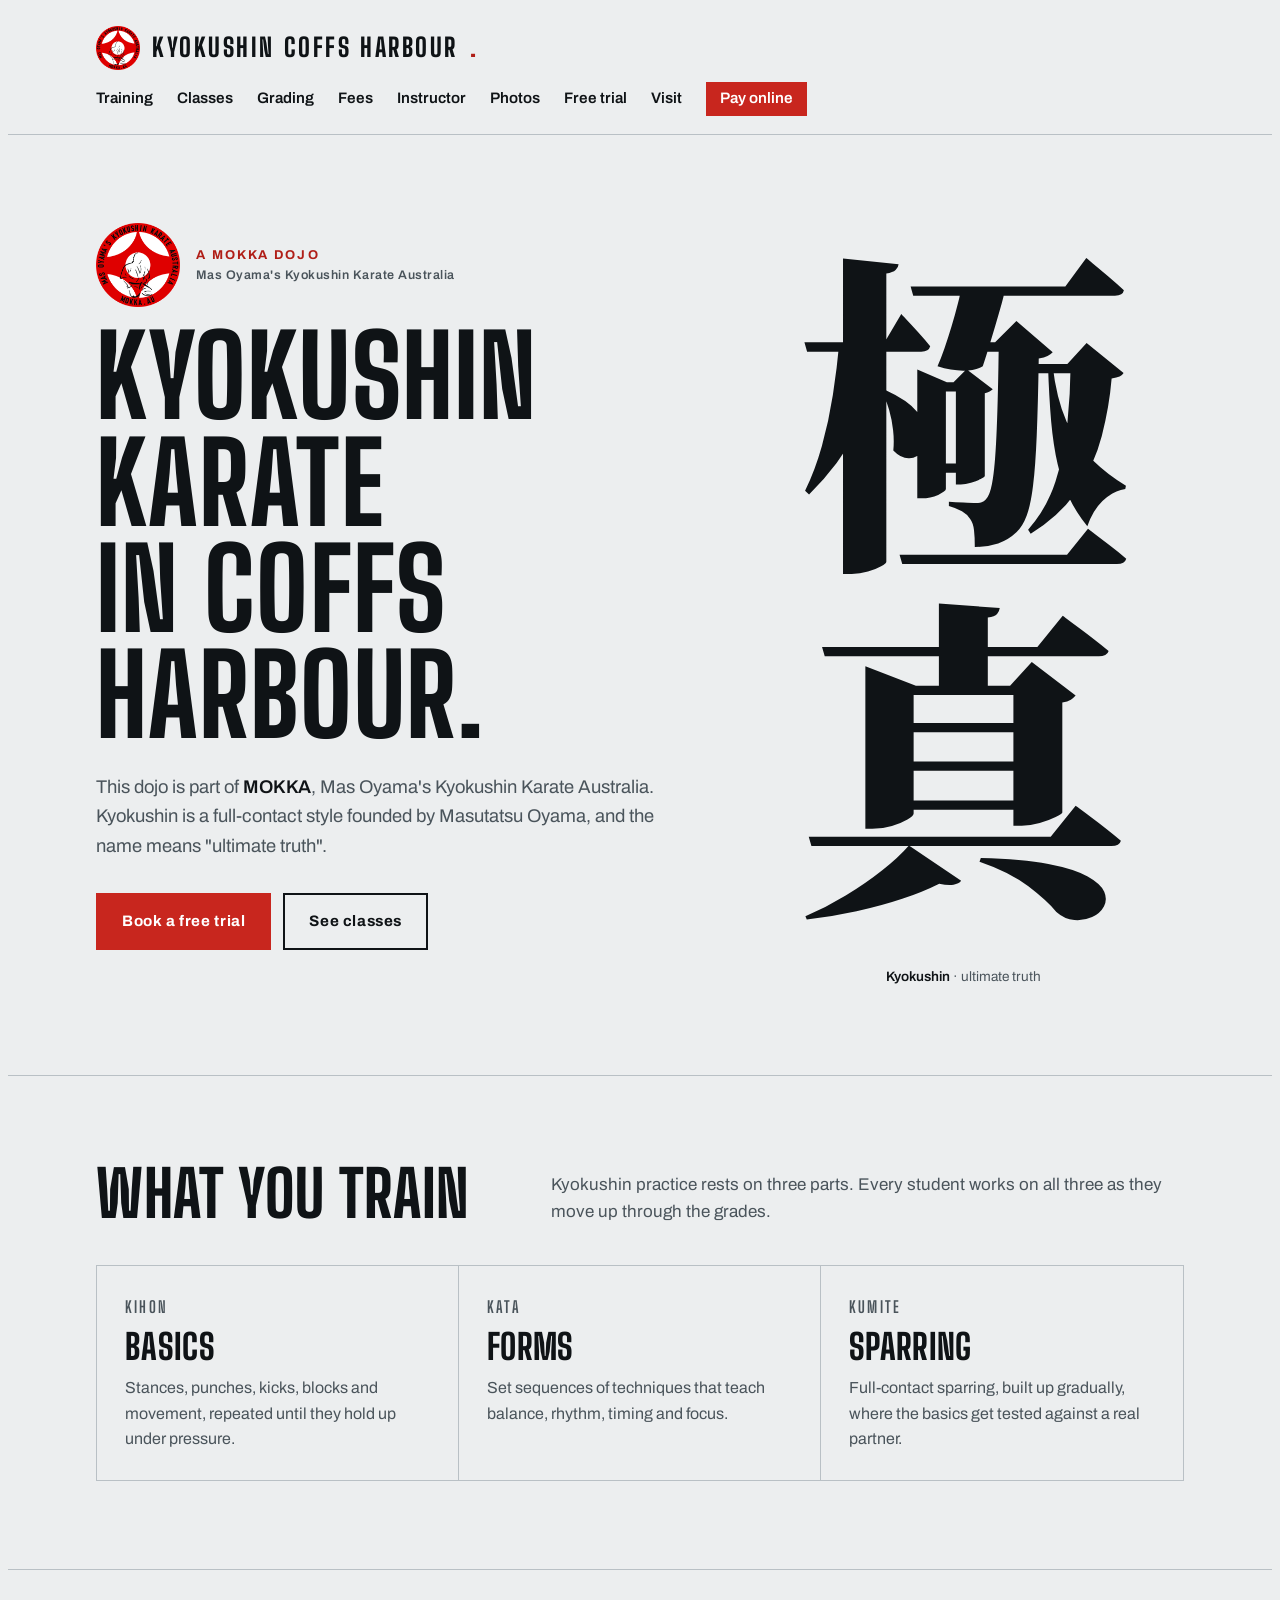
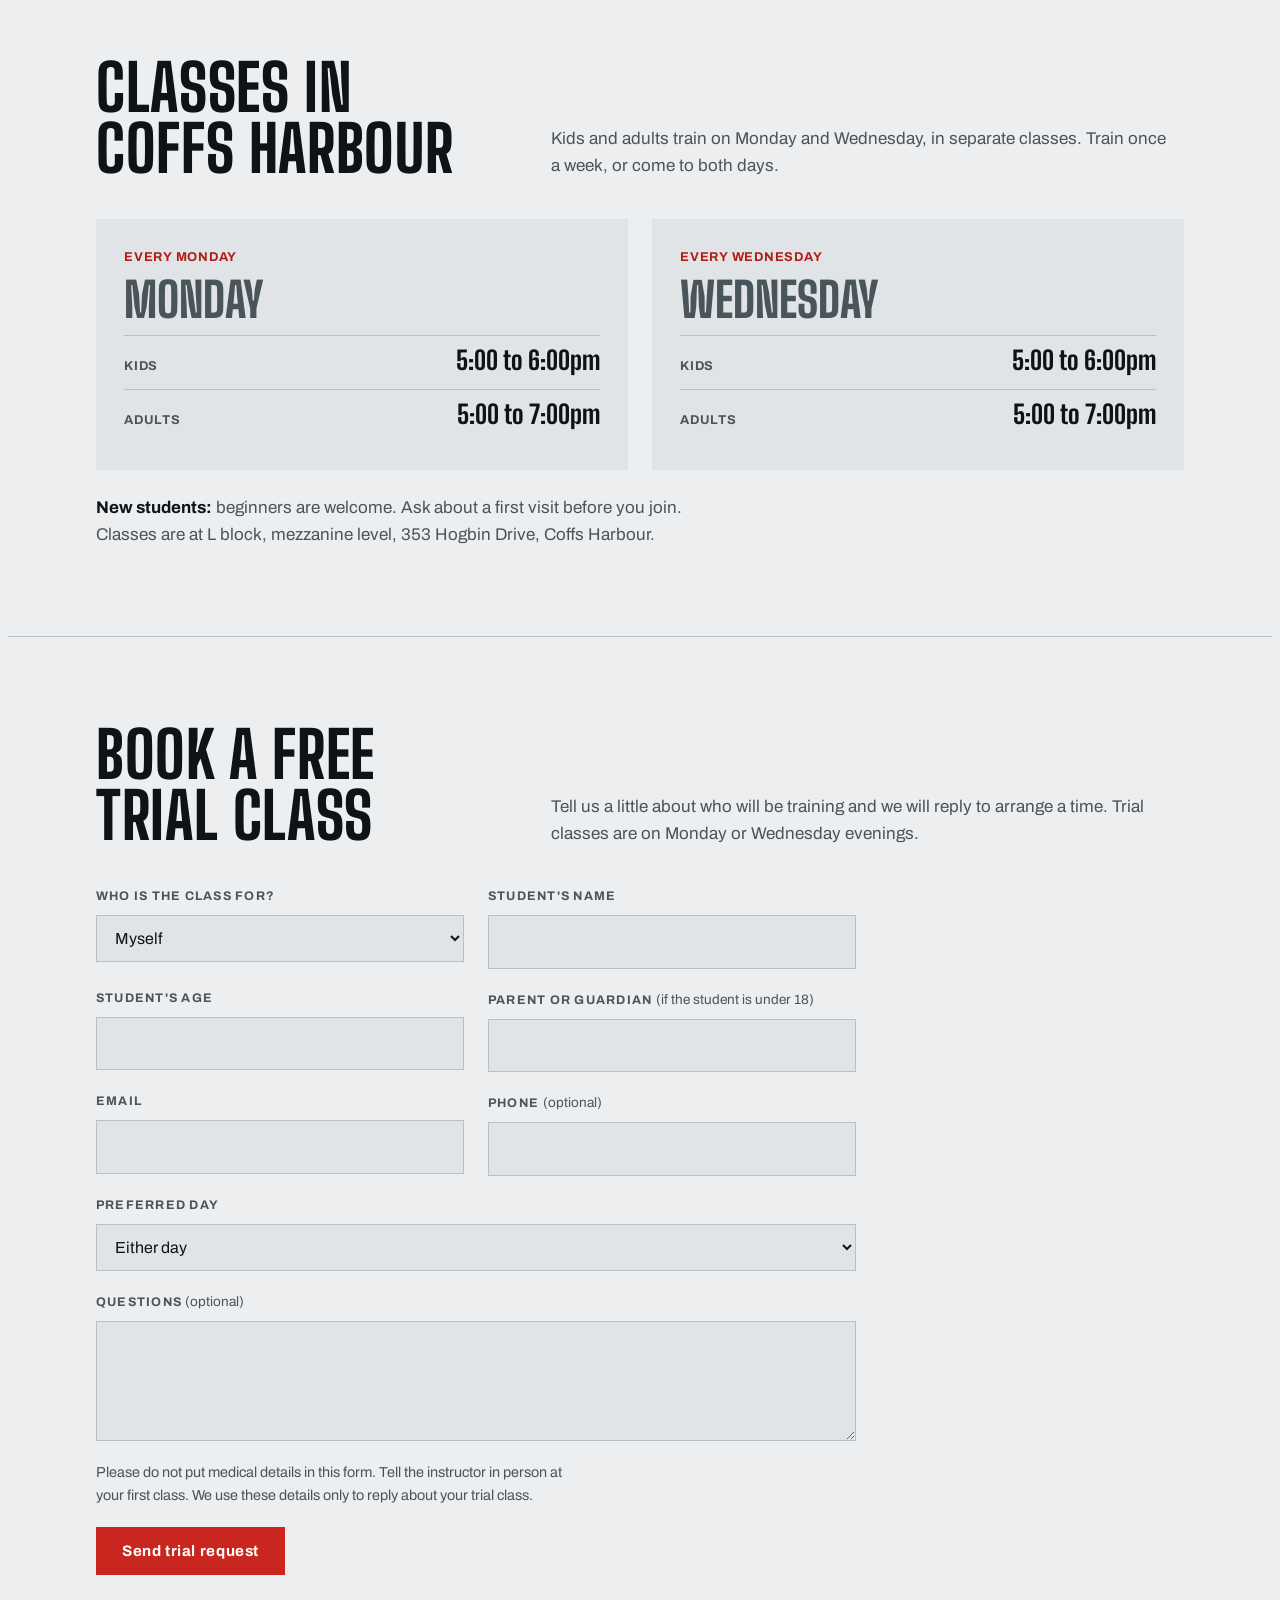
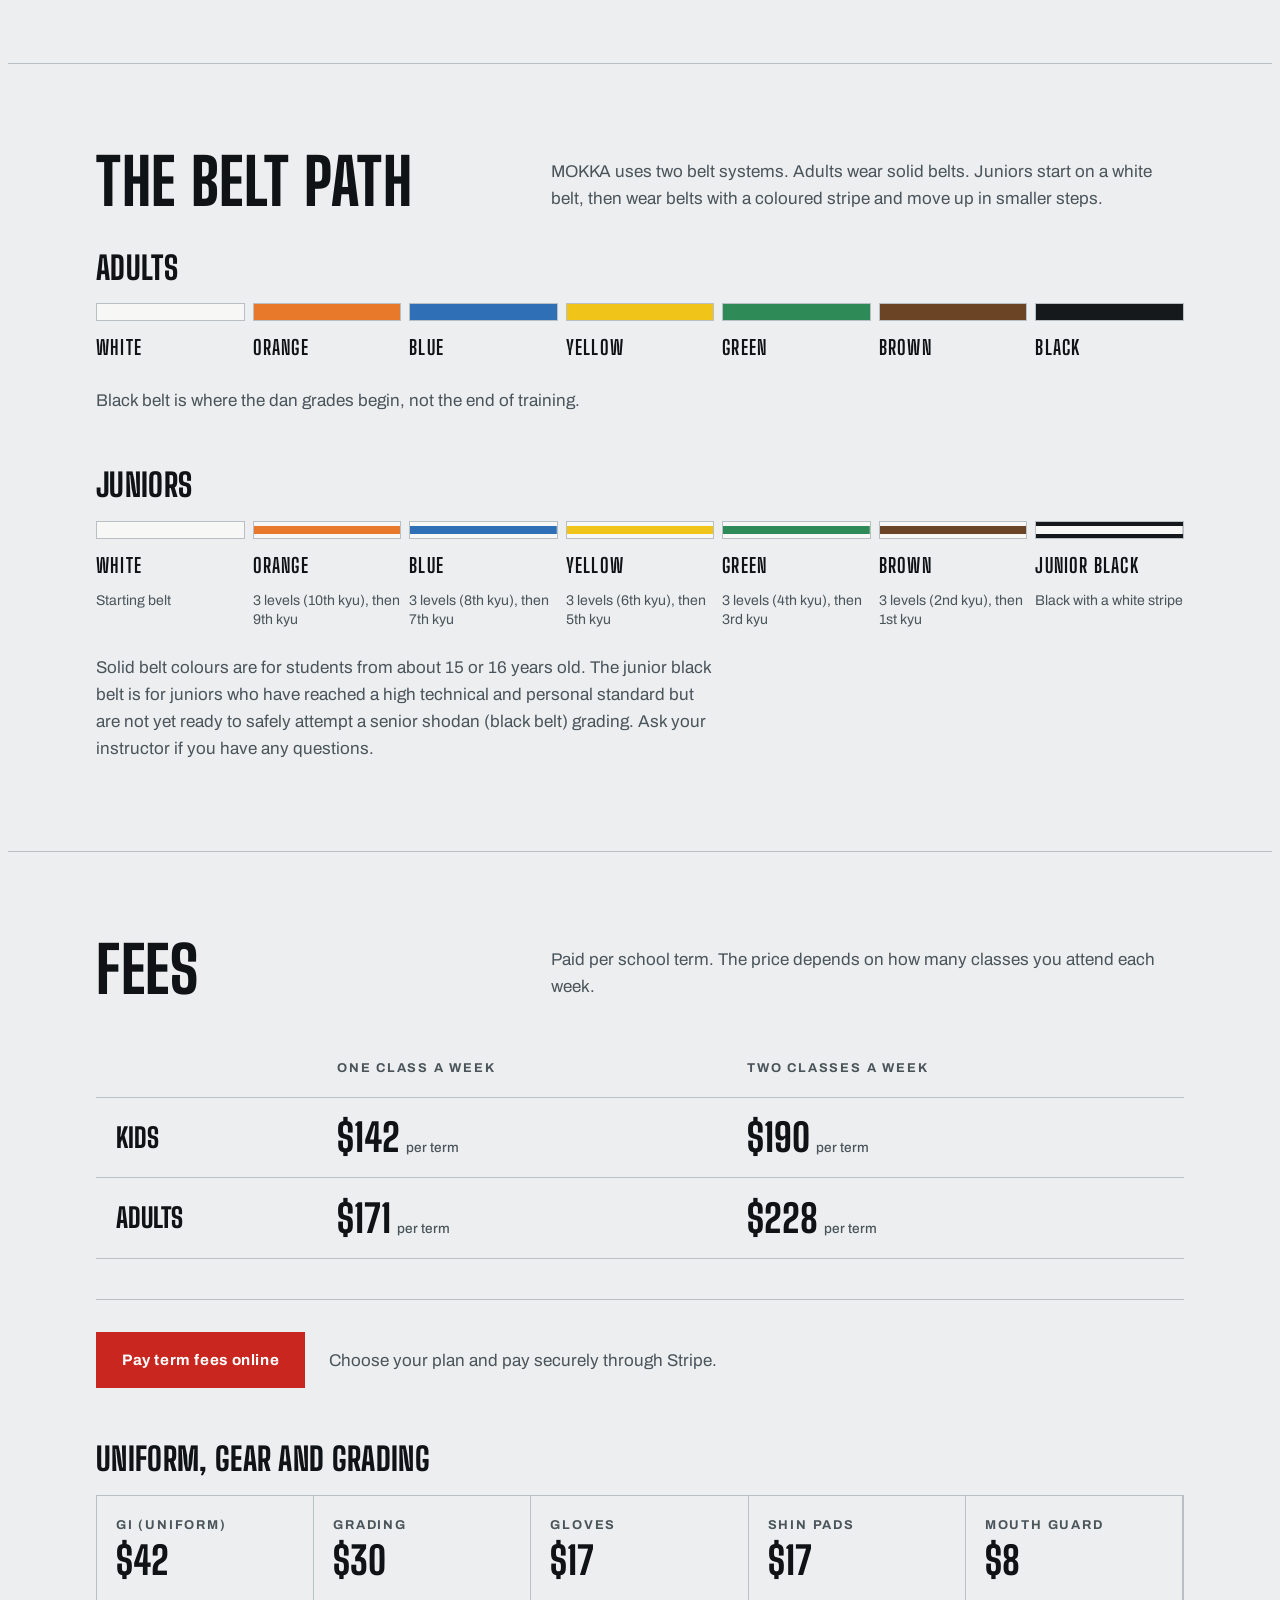
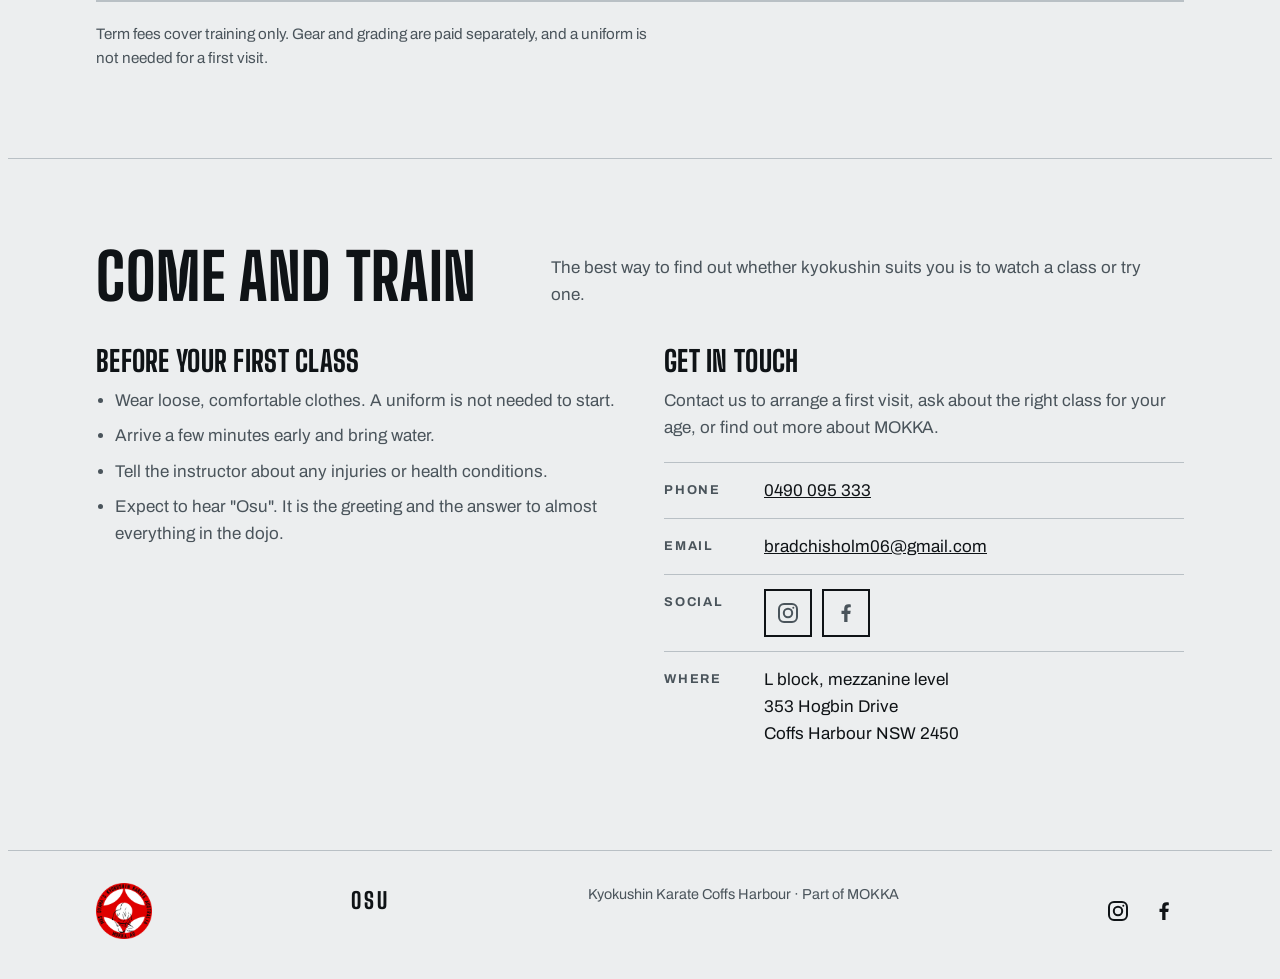
==== index.html @ 6452a05c "new website" ====
<!doctype html>
<html lang="en-AU">
<head>
<meta charset="utf-8">
<meta name="viewport" content="width=device-width, initial-scale=1, viewport-fit=cover">
<title>Kyokushin Karate Coffs Harbour</title>
<meta name="description" content="Kyokushin karate classes for kids and adults in Coffs Harbour. A MOKKA dojo. Book a free trial class.">
<meta name="claude:viewport-fit-sides" content="cover">
<link rel="preconnect" href="https://fonts.googleapis.com">
<link rel="preconnect" href="https://fonts.gstatic.com" crossorigin>
<link rel="stylesheet" href="https://fonts.googleapis.com/css2?family=Big+Shoulders+Display:wght@700;800&family=Archivo:wght@400;500;600;700&display=swap">
<link rel="stylesheet" href="https://fonts.googleapis.com/css2?family=Noto+Serif+JP:wght@900&text=%E6%A5%B5%E7%9C%9F&display=swap">
<link rel="icon" href="favicon.ico" sizes="any">
<link rel="icon" type="image/png" sizes="192x192" href="favicon-192.png">
<link rel="apple-touch-icon" href="apple-touch-icon.png">
<link rel="stylesheet" href="style.css">
<script src="site.js"></script>
</head>
<body>
<header class="bar">
  <div class="wrap">
    <a class="mark" href="#top"><img src="logo-mokka.png" alt="" width="44" height="44">Kyokushin Coffs Harbour<span>.</span></a>
    <nav aria-label="Main">
      <a href="#train">Training</a>
      <a href="#classes">Classes</a>
      <a href="#grading">Grading</a>
      <a href="#fees">Fees</a>
      <a href="about.html">Instructor</a>
      <a href="photos.html">Photos</a>
      <a href="#trial">Free trial</a>
      <a href="#visit">Visit</a>
      <a class="nav-pay" href="pay.html">Pay online</a>
    </nav>
  </div>
</header>

<main id="top">
  <div class="hero">
    <div class="wrap">
      <div>
        <a class="eyebrow affil" href="https://mokka.au" target="_blank" rel="noopener"><img src="logo-mokka.png" alt="MOKKA logo" width="84" height="84"><span>A MOKKA dojo<small>Mas Oyama's Kyokushin Karate Australia</small></span></a>
        <h1>Kyokushin karate in Coffs Harbour.</h1>
        <p class="lede">This dojo is part of <strong>MOKKA</strong>, Mas Oyama's Kyokushin Karate Australia. Kyokushin is a full-contact style founded by Masutatsu Oyama, and the name means "ultimate truth".</p>
        <div class="actions">
          <a class="btn primary" href="#trial">Book a free trial</a>
          <a class="btn ghost" href="#classes">See classes</a>
        </div>
      </div>
      <div class="kanji" role="img" aria-label="Kyokushin written in Japanese: 極真">極真</div>
      <p class="kanji-caption"><b>Kyokushin</b> &middot; ultimate truth</p>
    </div>
  </div>

  <section id="train">
    <div class="wrap">
      <div class="section-head">
        <h2>What you train</h2>
        <p>Kyokushin practice rests on three parts. Every student works on all three as they move up through the grades.</p>
      </div>
      <div class="trio">
        <article>
          <p class="jp">Kihon</p>
          <h3>Basics</h3>
          <p>Stances, punches, kicks, blocks and movement, repeated until they hold up under pressure.</p>
        </article>
        <article>
          <p class="jp">Kata</p>
          <h3>Forms</h3>
          <p>Set sequences of techniques that teach balance, rhythm, timing and focus.</p>
        </article>
        <article>
          <p class="jp">Kumite</p>
          <h3>Sparring</h3>
          <p>Full-contact sparring, built up gradually, where the basics get tested against a real partner.</p>
        </article>
      </div>
    </div>
  </section>
  <section id="classes">
    <div class="wrap">
      <div class="section-head">
        <h2>Classes in Coffs Harbour</h2>
        <p>Kids and adults train on Monday and Wednesday, in separate classes. Train once a week, or come to both days.</p>
      </div>
      <div class="days">
        <article class="day">
          <p class="who">Every Monday</p>
          <p class="when">Monday</p>
          <ul class="times">
            <li><span>Kids</span><b>5:00 to 6:00pm</b></li>
            <li><span>Adults</span><b>5:00 to 7:00pm</b></li>
          </ul>
        </article>
        <article class="day">
          <p class="who">Every Wednesday</p>
          <p class="when">Wednesday</p>
          <ul class="times">
            <li><span>Kids</span><b>5:00 to 6:00pm</b></li>
            <li><span>Adults</span><b>5:00 to 7:00pm</b></li>
          </ul>
        </article>
      </div>
      <p class="where"><b>New students:</b> beginners are welcome. Ask about a first visit before you join. Classes are at L block, mezzanine level, 353 Hogbin Drive, Coffs Harbour.</p>
    </div>
  </section>
  <section id="trial">
    <div class="wrap">
      <div class="section-head">
        <h2>Book a free trial class</h2>
        <p>Tell us a little about who will be training and we will reply to arrange a time. Trial classes are on Monday or Wednesday evenings.</p>
      </div>
      <form class="trial-form" id="trial-form" name="trial" method="POST" data-netlify="true" netlify-honeypot="bot-field">
        <input type="hidden" name="form-name" value="trial">
        <input type="hidden" name="subject" value="New trial class request from the website">
        <p class="hp" aria-hidden="true"><label>Leave this empty: <input name="bot-field" type="text" tabindex="-1" autocomplete="off"></label></p>
        <div class="form-grid">
          <div class="field">
            <label for="who">Who is the class for?</label>
            <select id="who" name="who" required>
              <option value="Myself">Myself</option>
              <option value="My child">My child</option>
            </select>
          </div>
          <div class="field">
            <label for="student-name">Student's name</label>
            <input id="student-name" name="student-name" type="text" autocomplete="off" required>
          </div>
          <div class="field">
            <label for="age">Student's age</label>
            <input id="age" name="age" type="number" inputmode="numeric" min="1" max="99" required>
          </div>
          <div class="field">
            <label for="guardian-name">Parent or guardian <small>(if the student is under 18)</small></label>
            <input id="guardian-name" name="guardian-name" type="text" autocomplete="name">
          </div>
          <div class="field">
            <label for="email">Email</label>
            <input id="email" name="email" type="email" autocomplete="email" required>
          </div>
          <div class="field">
            <label for="phone">Phone <small>(optional)</small></label>
            <input id="phone" name="phone" type="tel" autocomplete="tel">
          </div>
          <div class="field wide">
            <label for="day">Preferred day</label>
            <select id="day" name="day">
              <option value="Either day">Either day</option>
              <option value="Monday">Monday</option>
              <option value="Wednesday">Wednesday</option>
            </select>
          </div>
          <div class="field wide">
            <label for="message">Questions <small>(optional)</small></label>
            <textarea id="message" name="message"></textarea>
          </div>
        </div>
        <p class="form-note">Please do not put medical details in this form. Tell the instructor in person at your first class. We use these details only to reply about your trial class.</p>
        <div class="form-actions">
          <button class="btn primary" type="submit">Send trial request</button>
          <p class="form-status" id="trial-status" role="status" aria-live="polite"></p>
        </div>
      </form>
    </div>
  </section>
  <section id="grading">
    <div class="wrap">
      <div class="section-head">
        <h2>The belt path</h2>
        <p>MOKKA uses two belt systems. Adults wear solid belts. Juniors start on a white belt, then wear belts with a coloured stripe and move up in smaller steps.</p>
      </div>
      <h3 class="ladder-title">Adults</h3>
      <ol class="ladder" aria-label="Adult belt order from white to black">
        <li style="--c: var(--belt-white)"><span class="tape"></span><span class="name">White</span></li>
        <li style="--c: var(--belt-orange)"><span class="tape"></span><span class="name">Orange</span></li>
        <li style="--c: var(--belt-blue)"><span class="tape"></span><span class="name">Blue</span></li>
        <li style="--c: var(--belt-yellow)"><span class="tape"></span><span class="name">Yellow</span></li>
        <li style="--c: var(--belt-green)"><span class="tape"></span><span class="name">Green</span></li>
        <li style="--c: var(--belt-brown)"><span class="tape"></span><span class="name">Brown</span></li>
        <li style="--c: var(--belt-black)"><span class="tape"></span><span class="name">Black</span></li>
      </ol>
      <p class="ladder-note">Black belt is where the dan grades begin, not the end of training.</p>

      <h3 class="ladder-title junior-title">Juniors</h3>
      <ol class="ladder junior" aria-label="Junior belt order from white to junior black belt">
        <li style="--c: var(--belt-white)"><span class="tape"></span><span class="name">White</span><span class="detail">Starting belt</span></li>
        <li style="--c: var(--belt-orange)"><span class="tape"></span><span class="name">Orange</span><span class="detail">3 levels (10th kyu), then 9th kyu</span></li>
        <li style="--c: var(--belt-blue)"><span class="tape"></span><span class="name">Blue</span><span class="detail">3 levels (8th kyu), then 7th kyu</span></li>
        <li style="--c: var(--belt-yellow)"><span class="tape"></span><span class="name">Yellow</span><span class="detail">3 levels (6th kyu), then 5th kyu</span></li>
        <li style="--c: var(--belt-green)"><span class="tape"></span><span class="name">Green</span><span class="detail">3 levels (4th kyu), then 3rd kyu</span></li>
        <li style="--c: var(--belt-brown)"><span class="tape"></span><span class="name">Brown</span><span class="detail">3 levels (2nd kyu), then 1st kyu</span></li>
        <li style="--c: var(--belt-white); --base: var(--belt-black)"><span class="tape"></span><span class="name">Junior black</span><span class="detail">Black with a white stripe</span></li>
      </ol>
      <p class="ladder-note">Solid belt colours are for students from about 15 or 16 years old. The junior black belt is for juniors who have reached a high technical and personal standard but are not yet ready to safely attempt a senior shodan (black belt) grading. Ask your instructor if you have any questions.</p>
    </div>
  </section>
  <section id="fees">
    <div class="wrap">
      <div class="section-head">
        <h2>Fees</h2>
        <p>Paid per school term. The price depends on how many classes you attend each week.</p>
      </div>
      <div class="fees-wrap">
        <table>
          <thead>
            <tr><th scope="col"></th><th scope="col">One class a week</th><th scope="col">Two classes a week</th></tr>
          </thead>
          <tbody>
            <tr><th scope="row">Kids</th><td>$150<small>per term</small></td><td>$200<small>per term</small></td></tr>
            <tr><th scope="row">Adults</th><td>$180<small>per term</small></td><td>$240<small>per term</small></td></tr>
          </tbody>
        </table>
      </div>
      <div class="page-cta">
        <a class="btn primary" href="pay.html">Pay term fees online</a>
        <p>Choose your plan and pay securely through Stripe.</p>
      </div>
      <div class="extras">
        <h3>Uniform, gear and grading</h3>
        <dl>
          <div class="item"><dt>Gi (uniform)</dt><dd>$50</dd></div>
          <div class="item"><dt>Grading</dt><dd>$35</dd></div>
          <div class="item"><dt>Gloves</dt><dd>$20</dd></div>
          <div class="item"><dt>Shin pads</dt><dd>$20</dd></div>
          <div class="item"><dt>Mouth guard</dt><dd>$10</dd></div>
        </dl>
        <p class="fees-note">Term fees cover training only. Gear and grading are paid separately, and a uniform is not needed for a first visit.</p>
      </div>
    </div>
  </section>
  <section id="visit">
    <div class="wrap">
      <div class="section-head">
        <h2>Come and train</h2>
        <p>The best way to find out whether kyokushin suits you is to watch a class or try one.</p>
      </div>
      <div class="visit">
        <div>
          <h3>Before your first class</h3>
          <ul>
            <li>Wear loose, comfortable clothes. A uniform is not needed to start.</li>
            <li>Arrive a few minutes early and bring water.</li>
            <li>Tell the instructor about any injuries or health conditions.</li>
            <li>Expect to hear "Osu". It is the greeting and the answer to almost everything in the dojo.</li>
          </ul>
        </div>
        <div>
          <h3>Get in touch</h3>
          <p>Contact us to arrange a first visit, ask about the right class for your age, or find out more about MOKKA.</p>
          <ul class="contact-list">
            <li><span>Phone</span><a href="tel:0490095333">0490 095 333</a></li>
            <li><span>Email</span><a href="mailto:bradchisholm06@gmail.com">bradchisholm06@gmail.com</a></li>
            <li><span>Social</span><span class="social-links"><a class="btn ghost icon-btn" href="https://www.instagram.com/mokka.coffs.harbour/" target="_blank" rel="noopener" aria-label="Instagram" title="Instagram"><svg viewBox="0 0 24 24" width="24" height="24" fill="none" stroke="currentColor" stroke-width="2" stroke-linecap="round" stroke-linejoin="round" aria-hidden="true"><rect x="3" y="3" width="18" height="18" rx="5"/><circle cx="12" cy="12" r="4.2"/><circle cx="17.3" cy="6.7" r="1" fill="currentColor" stroke="none"/></svg></a><a class="btn ghost icon-btn" href="https://www.facebook.com/profile.php?id=61577713940890" target="_blank" rel="noopener" aria-label="Facebook" title="Facebook"><svg viewBox="0 0 24 24" width="24" height="24" fill="currentColor" aria-hidden="true"><path d="M13.5 21v-8h2.7l.5-3.2h-3.2V7.9c0-.9.4-1.7 1.8-1.7h1.5V3.4c-.3 0-1.3-.2-2.4-.2-2.6 0-4.2 1.5-4.2 4.3v2.3H7.5V13h2.7v8h3.3z"/></svg></a></span></li>
            <li><span>Where</span><address>L block, mezzanine level<br>353 Hogbin Drive<br>Coffs Harbour NSW 2450</address></li>
          </ul>
        </div>
      </div>
    </div>
  </section>
</main>

<footer>
  <div class="wrap">
    <a class="foot-logo" href="https://mokka.au" target="_blank" rel="noopener" aria-label="MOKKA, Mas Oyama's Kyokushin Karate Australia (mokka.au)"><img src="logo-mokka.png" alt="" width="64" height="64"></a>
    <span class="osu">Osu</span>
    <span>Kyokushin Karate Coffs Harbour &middot; Part of MOKKA</span>
    <span class="foot-social"><a class="foot-icon" href="https://www.instagram.com/mokka.coffs.harbour/" target="_blank" rel="noopener" aria-label="Instagram" title="Instagram"><svg viewBox="0 0 24 24" width="24" height="24" fill="none" stroke="currentColor" stroke-width="2" stroke-linecap="round" stroke-linejoin="round" aria-hidden="true"><rect x="3" y="3" width="18" height="18" rx="5"/><circle cx="12" cy="12" r="4.2"/><circle cx="17.3" cy="6.7" r="1" fill="currentColor" stroke="none"/></svg></a><a class="foot-icon" href="https://www.facebook.com/profile.php?id=61577713940890" target="_blank" rel="noopener" aria-label="Facebook" title="Facebook"><svg viewBox="0 0 24 24" width="24" height="24" fill="currentColor" aria-hidden="true"><path d="M13.5 21v-8h2.7l.5-3.2h-3.2V7.9c0-.9.4-1.7 1.8-1.7h1.5V3.4c-.3 0-1.3-.2-2.4-.2-2.6 0-4.2 1.5-4.2 4.3v2.3H7.5V13h2.7v8h3.3z"/></svg></a></span>
  </div>
</footer>
<script>
(function () {
  var form = document.getElementById('trial-form');
  var status = document.getElementById('trial-status');
  if (!form || !status) return;
  form.addEventListener('submit', function (e) {
    e.preventDefault();
    var btn = form.querySelector('button[type="submit"]');
    btn.disabled = true;
    status.className = 'form-status';
    status.textContent = 'Sending...';
    fetch('/', {
      method: 'POST',
      headers: { 'Content-Type': 'application/x-www-form-urlencoded' },
      body: new URLSearchParams(new FormData(form)).toString()
    }).then(function (res) {
      if (!res.ok) throw new Error('not ok');
      status.className = 'form-status ok';
      status.textContent = 'Thanks. We have your details and will reply by email or phone to arrange your trial class.';
      form.reset();
    }).catch(function () {
      status.className = 'form-status err';
      status.textContent = 'Sorry, that did not send. Please call 0490 095 333 or email bradchisholm06@gmail.com.';
    }).then(function () {
      btn.disabled = false;
    });
  });
})();
</script>
</body>
</html>
---- style.css ----
/* Layout: one long page. Wordmark bar, hero with an oversized kanji, then a column of ruled sections. The belt order is the one structural device because it is the real path a student follows. */
  :root {
    --bg: #ECEEEF;
    --surface: #E1E4E6;
    --fg: #0F1316;
    --muted: #4A545B;
    --rule: #B9C0C5;
    --accent: #C8261E;
    --accent-ink: #B01E17;
    --on-accent: #FFFFFF;
    --font-display: "Big Shoulders Display", "Arial Narrow", Impact, sans-serif;
    --font-body: "Archivo", system-ui, -apple-system, "Segoe UI", sans-serif;
    --font-kanji: "Noto Serif JP", "Hiragino Mincho ProN", "Yu Mincho", serif;
    --belt-white: #F7F7F5;
    --belt-orange: #E8782A;
    --belt-blue: #2F6FB5;
    --belt-yellow: #F0C419;
    --belt-green: #2E8B57;
    --belt-brown: #6B4426;
    --belt-black: #15191C;
  }
  @media (prefers-color-scheme: dark) {
    :root:not([data-theme="light"]) {
      --bg: #0E1114;
      --surface: #171B1F;
      --fg: #ECEEEF;
      --muted: #9AA4AB;
      --rule: #2B3238;
      --accent: #FF5A4D;
      --accent-ink: #FF6B5E;
      --on-accent: #0E1114;
      --belt-black: #000000;
      color-scheme: dark;
    }
  }
  :root[data-theme="dark"] {
    --bg: #0E1114;
    --surface: #171B1F;
    --fg: #ECEEEF;
    --muted: #9AA4AB;
    --rule: #2B3238;
    --accent: #FF5A4D;
    --accent-ink: #FF6B5E;
    --on-accent: #0E1114;
    --belt-black: #000000;
    color-scheme: dark;
  }

  * { box-sizing: border-box; }
  html { scroll-behavior: smooth; }
  body {
    background: var(--bg);
    color: var(--fg);
    font-family: var(--font-body);
    font-size: 17px;
    line-height: 1.6;
  }
  a { color: inherit; }
  :focus-visible { outline: 3px solid var(--accent); outline-offset: 3px; }

  .wrap {
    max-width: 1120px;
    margin-inline: auto;
    padding-left: max(16px, env(safe-area-inset-left, 0px));
    padding-right: max(16px, env(safe-area-inset-right, 0px));
  }
  .wrap > * { min-width: 0; }

  h1, h2, h3 {
    font-family: var(--font-display);
    font-weight: 800;
    line-height: 0.95;
    letter-spacing: 0.01em;
    text-transform: uppercase;
    text-wrap: balance;
    margin: 0;
  }
  p { margin: 0; max-width: 62ch; }

  /* Header */
  .bar { border-bottom: 1px solid var(--rule); }
  .bar .wrap {
    display: flex;
    flex-wrap: wrap;
    align-items: center;
    justify-content: space-between;
    gap: 12px 32px;
    padding-block: 18px;
  }
  .mark {
    font-family: var(--font-display);
    font-weight: 800;
    font-size: 1.6rem;
    letter-spacing: 0.1em;
    text-transform: uppercase;
    text-decoration: none;
    line-height: 1;
  }
  .mark span { color: var(--accent-ink); }
  nav { display: flex; flex-wrap: wrap; gap: 6px 24px; font-size: 0.95rem; font-weight: 600; }
  nav a { text-decoration: none; padding-block: 4px; border-bottom: 2px solid transparent; }
  nav a:hover { border-bottom-color: var(--accent); }

  /* Hero */
  .hero .wrap {
    display: grid;
    grid-template-columns: minmax(0, 1.15fr) minmax(0, 0.85fr);
    gap: 24px 48px;
    align-items: center;
    padding-block: clamp(40px, 7vw, 88px);
  }
  .eyebrow {
    font-size: 0.8rem;
    font-weight: 700;
    letter-spacing: 0.16em;
    text-transform: uppercase;
    color: var(--accent-ink);
    margin-bottom: 16px;
  }
  .hero h1 { font-size: clamp(3.4rem, 9vw, 7rem); }
  .hero .lede { margin-top: 24px; font-size: 1.15rem; color: var(--muted); }
  .hero .lede strong { color: var(--fg); font-weight: 600; }
  .actions { display: flex; flex-wrap: wrap; gap: 12px; margin-top: 32px; }
  .btn {
    display: inline-block;
    font-weight: 700;
    font-size: 0.95rem;
    letter-spacing: 0.04em;
    text-decoration: none;
    padding: 14px 24px;
    border: 2px solid var(--fg);
  }
  .btn.primary { background: var(--accent); border-color: var(--accent); color: var(--on-accent); }
  .btn.primary:hover { background: var(--fg); border-color: var(--fg); color: var(--bg); }
  .btn.ghost:hover { background: var(--fg); color: var(--bg); }

  .kanji {
    font-family: var(--font-kanji);
    font-weight: 900;
    font-size: clamp(9rem, 26vw, 21rem);
    line-height: 0.82;
    color: var(--fg);
    writing-mode: vertical-rl;
    text-orientation: upright;
    justify-self: center;
    letter-spacing: 0.04em;
  }
  .kanji-caption {
    grid-column: 2;
    font-size: 0.85rem;
    color: var(--muted);
    text-align: center;
    margin-top: -8px;
  }
  .kanji-caption b { color: var(--fg); font-weight: 600; }

  /* Sections */
  section { border-top: 1px solid var(--rule); }
  section > .wrap { padding-block: clamp(48px, 7vw, 88px); }
  .section-head {
    display: grid;
    grid-template-columns: minmax(0, 0.9fr) minmax(0, 1.4fr);
    gap: 16px 48px;
    margin-bottom: 40px;
    align-items: end;
  }
  .section-head h1, .section-head h2 { font-size: clamp(2.4rem, 5.5vw, 4rem); }
  .section-head p { color: var(--muted); }

  /* Training */
  .trio { display: grid; grid-template-columns: repeat(3, minmax(0, 1fr)); gap: 0; border: 1px solid var(--rule); }
  .trio article { padding: 28px; border-right: 1px solid var(--rule); }
  .trio article:last-child { border-right: 0; }
  .jp {
    font-family: var(--font-display);
    font-weight: 700;
    font-size: 0.95rem;
    letter-spacing: 0.14em;
    text-transform: uppercase;
    color: var(--accent-ink);
    margin-bottom: 10px;
  }
  .trio h3 { font-size: 2.2rem; margin-bottom: 12px; }
  .trio p { color: var(--muted); font-size: 1rem; }

  /* Classes */
  .days { display: grid; grid-template-columns: repeat(2, minmax(0, 1fr)); gap: 24px; }
  .day { background: var(--surface); padding: 28px; display: grid; gap: 10px; align-content: start; }
  .day .when { font-family: var(--font-display); font-weight: 800; font-size: 3rem; line-height: 0.9; text-transform: uppercase; }
  .day .who { font-weight: 700; color: var(--accent-ink); letter-spacing: 0.06em; text-transform: uppercase; font-size: 0.8rem; }
  .day p { color: var(--muted); font-size: 1rem; }
  .where { margin-top: 24px; color: var(--muted); }
  .where b { color: var(--fg); }

  /* Belts */
  .ladder { list-style: none; margin: 0; padding: 0; display: grid; grid-template-columns: repeat(7, minmax(0, 1fr)); gap: 8px; }
  .ladder li { display: grid; gap: 10px; align-content: start; }
  .ladder .tape { height: 18px; background: var(--c); border: 1px solid var(--rule); }
  .ladder .name { font-family: var(--font-display); font-weight: 700; font-size: 1.25rem; letter-spacing: 0.06em; text-transform: uppercase; }
  .ladder-note { margin-top: 24px; color: var(--muted); }
  .ladder-title { font-size: 2rem; margin-bottom: 20px; }
  .junior-title { margin-top: 56px; }
  .ladder.junior { grid-template-columns: repeat(7, minmax(0, 1fr)); }
  .ladder.junior .tape {
    background: linear-gradient(var(--c), var(--c)) center / 100% 8px no-repeat, var(--base, var(--belt-white));
  }
  .ladder .detail { font-size: 0.88rem; line-height: 1.4; color: var(--muted); }
  .times { list-style: none; margin: 4px 0 0; padding: 0; display: grid; gap: 0; }
  .times li { display: flex; justify-content: space-between; align-items: baseline; gap: 16px; padding: 12px 0; border-top: 1px solid var(--rule); }
  .times span { font-weight: 700; letter-spacing: 0.06em; text-transform: uppercase; font-size: 0.8rem; color: var(--muted); }
  .times b { font-family: var(--font-display); font-weight: 800; font-size: 1.6rem; line-height: 1; font-variant-numeric: tabular-nums; }

  /* Fees */
  .fees-wrap { overflow-x: auto; }
  table { width: 100%; border-collapse: collapse; min-width: 420px; }
  th, td { text-align: left; padding: 18px 20px; border-bottom: 1px solid var(--rule); }
  thead th { font-size: 0.8rem; letter-spacing: 0.14em; text-transform: uppercase; color: var(--muted); font-weight: 700; }
  tbody th { font-family: var(--font-display); font-size: 1.7rem; font-weight: 800; text-transform: uppercase; }
  td { font-family: var(--font-display); font-weight: 800; font-size: 2.4rem; line-height: 1; font-variant-numeric: tabular-nums; }
  td small { font-family: var(--font-body); font-weight: 500; font-size: 0.85rem; color: var(--muted); margin-left: 6px; }
  .fees-note { margin-top: 20px; color: var(--muted); font-size: 0.95rem; }

  .extras { margin-top: 56px; }
  .extras h3 { font-size: 2rem; margin-bottom: 20px; }
  .extras dl { margin: 0; display: grid; grid-template-columns: repeat(auto-fit, minmax(150px, 1fr)); gap: 0; border: 1px solid var(--rule); }
  .extras .item { padding: 20px; border-right: 1px solid var(--rule); border-bottom: 1px solid var(--rule); margin: -1px 0 0 -1px; display: grid; gap: 6px; align-content: start; }
  .extras dt { font-size: 0.8rem; letter-spacing: 0.14em; text-transform: uppercase; color: var(--muted); font-weight: 700; }
  .extras dd { margin: 0; font-family: var(--font-display); font-weight: 800; font-size: 2.4rem; line-height: 1; font-variant-numeric: tabular-nums; }

  /* About */
  .about { display: grid; grid-template-columns: minmax(0, 0.9fr) minmax(0, 1.4fr); gap: 32px 48px; align-items: start; }
  .about-facts { margin: 0; border: 1px solid var(--rule); background: var(--surface); }
  .about-facts div { padding: 16px 20px; border-top: 1px solid var(--rule); }
  .about-facts div:first-child { border-top: 0; }
  .about-facts dt { font-weight: 700; letter-spacing: 0.14em; text-transform: uppercase; font-size: 0.78rem; color: var(--muted); }
  .about-facts dd { margin: 4px 0 0; font-size: 1.05rem; }
  .about-text { display: grid; gap: 16px; max-width: 62ch; }
  .about-text p { margin: 0; color: var(--muted); }
  .about-text p:first-child { color: var(--fg); font-size: 1.15rem; }

  /* Photos */
  .gallery { columns: 3 280px; column-gap: 16px; }
  .gallery figure { margin: 0 0 16px; break-inside: avoid; }
  .gallery img { display: block; width: 100%; height: auto; border: 1px solid var(--rule); background: var(--surface); }
  .gallery figcaption { margin-top: 8px; font-size: 0.9rem; color: var(--muted); }

  /* Trial form */
  .trial-form { display: grid; gap: 20px; max-width: 760px; }
  .form-grid { display: grid; grid-template-columns: repeat(2, minmax(0, 1fr)); gap: 20px 24px; }
  .field { display: grid; gap: 8px; align-content: start; min-width: 0; }
  .field.wide { grid-column: 1 / -1; }
  .field label { font-weight: 700; letter-spacing: 0.1em; text-transform: uppercase; font-size: 0.78rem; color: var(--muted); }
  .field label small { text-transform: none; letter-spacing: 0; font-weight: 400; font-size: 0.85rem; }
  .field input, .field select, .field textarea {
    width: 100%;
    font: inherit;
    font-size: 1rem;
    color: var(--fg);
    background: var(--surface);
    border: 1px solid var(--rule);
    border-radius: 0;
    padding: 13px 14px;
    min-width: 0;
  }
  .field textarea { min-height: 120px; resize: vertical; }
  .field input:focus-visible, .field select:focus-visible, .field textarea:focus-visible { outline: 3px solid var(--accent); outline-offset: 1px; border-color: var(--fg); }
  .hp { position: absolute; left: -9999px; width: 1px; height: 1px; overflow: hidden; }
  .form-actions { display: flex; flex-wrap: wrap; align-items: center; gap: 16px 24px; }
  button.btn { font-family: inherit; cursor: pointer; background: transparent; color: var(--fg); }
  button.btn.primary { background: var(--accent); color: var(--on-accent); }
  button.btn:disabled { opacity: 0.6; cursor: wait; }
  .form-note { color: var(--muted); font-size: 0.9rem; }
  .form-status { min-height: 1.5em; font-weight: 600; }
  .form-status.ok { color: var(--fg); border-left: 4px solid var(--accent); padding-left: 12px; }
  .form-status.err { color: var(--accent-ink); }

  /* Visit */
  .visit { display: grid; grid-template-columns: minmax(0, 1fr) minmax(0, 1fr); gap: 32px 48px; }
  .visit h3 { font-size: 1.8rem; margin-bottom: 12px; }
  .visit p { color: var(--muted); }
  .visit ul { margin: 0; padding-left: 1.1em; color: var(--muted); display: grid; gap: 8px; }
  .visit .contact-list { list-style: none; margin: 20px 0 0; padding: 0; display: grid; gap: 0; color: var(--fg); }
  .visit .contact-list li { display: grid; grid-template-columns: 5.5rem minmax(0, 1fr); gap: 12px; padding: 14px 0; border-top: 1px solid var(--rule); }
  .visit .contact-list span { font-weight: 700; letter-spacing: 0.14em; text-transform: uppercase; font-size: 0.8rem; color: var(--muted); padding-top: 3px; }
  .visit .contact-list a { overflow-wrap: anywhere; }
  .visit .contact-list .social-links { display: flex; flex-wrap: wrap; gap: 10px; padding-top: 0; letter-spacing: 0; text-transform: none; font-size: 1rem; }
  .visit .contact-list .social-links a.icon-btn { display: inline-flex; align-items: center; justify-content: center; width: 48px; height: 48px; padding: 0; }
  .icon-btn svg, .foot-icon svg { display: block; }
  .visit .contact-list address { font-style: normal; }

  footer { border-top: 1px solid var(--rule); }
  footer .wrap { padding-block: 32px; display: flex; flex-wrap: wrap; gap: 8px 32px; justify-content: space-between; color: var(--muted); font-size: 0.9rem; }
  .foot-social { display: inline-flex; gap: 6px; align-items: center; }
  .foot-icon { display: inline-flex; align-items: center; justify-content: center; width: 40px; height: 40px; color: var(--fg); }
  .foot-icon:hover { color: var(--accent-ink); }
  footer .osu { font-family: var(--font-display); font-weight: 800; font-size: 1.4rem; letter-spacing: 0.14em; color: var(--fg); text-transform: uppercase; }

  @media (max-width: 860px) {
    .hero .wrap { grid-template-columns: minmax(0, 1fr); }
    .kanji { order: -1; justify-self: start; writing-mode: horizontal-tb; font-size: clamp(6rem, 30vw, 10rem); line-height: 1; }
    .kanji-caption { grid-column: 1; order: -1; text-align: left; margin-top: -16px; }
    .section-head { grid-template-columns: minmax(0, 1fr); }
    .trio { grid-template-columns: minmax(0, 1fr); }
    .trio article { border-right: 0; border-bottom: 1px solid var(--rule); }
    .trio article:last-child { border-bottom: 0; }
    .days { grid-template-columns: minmax(0, 1fr); }
    .ladder, .ladder.junior { grid-template-columns: repeat(2, minmax(0, 1fr)); gap: 20px 16px; }
    .visit { grid-template-columns: minmax(0, 1fr); }
    .about { grid-template-columns: minmax(0, 1fr); }
    .form-grid { grid-template-columns: minmax(0, 1fr); }
    table { min-width: 0; }
    th, td { padding: 14px 8px; }
    thead th { font-size: 0.7rem; letter-spacing: 0.06em; }
    tbody th { font-size: 1.3rem; }
    td { font-size: 1.8rem; }
    td small { display: block; margin: 4px 0 0; }
  }
  @media (prefers-reduced-motion: reduce) {
    html { scroll-behavior: auto; }
  }

  nav a[aria-current="page"] { border-bottom-color: var(--accent); }
  .page-cta { margin-top: 40px; display: flex; flex-wrap: wrap; align-items: center; gap: 16px 24px; padding-top: 32px; border-top: 1px solid var(--rule); }
  .page-cta p { margin: 0; color: var(--muted); }

  /* ---------- Motion ---------- */
  /* Hover polish. Only on devices that really hover, so phones do not get stuck states. */
  .btn, nav a, .day, .trio article, .card, .gallery img, .ladder .tape { transition: transform 0.25s ease, box-shadow 0.25s ease, background-color 0.2s ease, color 0.2s ease, border-color 0.2s ease; }
  @media (hover: hover) {
    .btn:hover { transform: translateY(-2px); box-shadow: 0 6px 16px rgba(0, 0, 0, 0.18); }
    .day:hover, .card:hover { transform: translateY(-3px); box-shadow: 0 10px 24px rgba(0, 0, 0, 0.12); }
    .trio article:hover { background: var(--surface); }
    .ladder li:hover .tape { transform: scaleY(1.5); }
  }

  /* Hero entrance, played once on load. */
  @media (prefers-reduced-motion: no-preference) {
    @keyframes rise { from { opacity: 0; transform: translateY(22px); } to { opacity: 1; transform: none; } }
    @keyframes settle { from { opacity: 0; transform: scale(0.94); } to { opacity: 1; transform: none; } }
    .hero .eyebrow { animation: rise 0.7s ease both; }
    .hero h1 { animation: rise 0.8s 0.1s ease both; }
    .hero .lede { animation: rise 0.8s 0.25s ease both; }
    .hero .actions { animation: rise 0.8s 0.4s ease both; }
    .hero .kanji { animation: settle 1s 0.2s ease both; }
    .hero .kanji-caption { animation: rise 0.8s 0.6s ease both; }
  }

  /* Scroll reveal. Elements are only hidden once site.js has run and tagged them.
     site.js skips all of this when the visitor prefers reduced motion. */
  body { overflow-x: hidden; overflow-x: clip; }
  .hero { overflow: clip; }
  .js .reveal {
    opacity: 0;
    transform: translate(var(--rx, 0), var(--ry, 24px));
    transition: opacity 0.7s ease, transform 0.8s cubic-bezier(0.2, 0.7, 0.2, 1);
  }
  .js .reveal.in { opacity: 1; transform: none; }
  /* The two class days slide in from opposite sides. */
  .days .day:nth-child(odd) { --rx: -20px; --ry: 0px; }
  .days .day:nth-child(even) { --rx: 20px; --ry: 0px; }

  @media (prefers-reduced-motion: no-preference) {
    /* Scroll progress, a thin red line across the top of the window. */
    .scroll-progress {
      position: fixed; top: 0; left: 0; right: 0; height: 3px; z-index: 90;
      background: var(--accent); transform-origin: 0 50%; transform: scaleX(0);
      pointer-events: none; opacity: 0; transition: opacity 0.3s ease;
    }

    /* Section rules draw across in red, then cool to the normal rule colour. */
    .js section.rule-draw { position: relative; border-top-color: transparent; }
    .js section.rule-draw::before {
      content: ""; position: absolute; top: -1px; left: 0; right: 0; height: 1px;
      background: var(--accent); transform: scaleX(0); transform-origin: 0 50%;
      transition: transform 1.1s cubic-bezier(0.65, 0, 0.35, 1), background-color 0.8s ease 1.1s;
    }
    .js section.rule-draw.drawn::before { transform: none; background: var(--rule); }

    /* Section headings wipe up from their baseline. */
    .js .section-head h1, .js .section-head h2 {
      clip-path: inset(-0.2em -0.2em -0.2em -0.2em);
      transition: clip-path 0.8s cubic-bezier(0.2, 0.7, 0.2, 1) 0.1s, translate 0.8s cubic-bezier(0.2, 0.7, 0.2, 1) 0.1s;
    }
    .js .section-head:not(.in) h1, .js .section-head:not(.in) h2 { clip-path: inset(100% -0.2em -0.2em -0.2em); translate: 0 0.3em; }
    .js .section-head p { transition: opacity 0.7s ease 0.35s; }
    .js .section-head:not(.in) p { opacity: 0; }

    /* Training cards: the Japanese term slides in after the card. */
    .js .trio article .jp { transition: opacity 0.6s ease 0.3s, translate 0.6s cubic-bezier(0.2, 0.7, 0.2, 1) 0.3s; }
    .js .trio article:not(.in) .jp { opacity: 0; translate: -12px 0; }

    /* Class times tick in one row at a time. */
    .js .day .times li { transition: opacity 0.5s ease, translate 0.5s ease; }
    .js .day .times li:nth-child(2) { transition-delay: 0.12s; }
    .js .day:not(.in) .times li { opacity: 0; translate: 0 8px; }

    /* Belts are tied on in order, white through to black. */
    .js .ladder .tape {
      transform-origin: 0 50%;
      transition: transform 0.25s ease, box-shadow 0.25s ease, background-color 0.2s ease, border-color 0.2s ease,
        scale 0.6s cubic-bezier(0.2, 0.7, 0.2, 1) calc(var(--i, 0) * 110ms + 150ms);
    }
    .js .ladder .name, .js .ladder .detail { transition: opacity 0.5s ease calc(var(--i, 0) * 110ms + 300ms); }
    .js .ladder:not(.in) .tape { scale: 0 1; }
    .js .ladder:not(.in) .name, .js .ladder:not(.in) .detail { opacity: 0; }

    /* Gear prices pop in one after another. */
    .js .extras .item { transition: opacity 0.5s ease, translate 0.5s cubic-bezier(0.2, 0.7, 0.2, 1); }
    .js .extras .item:nth-child(2) { transition-delay: 0.08s; }
    .js .extras .item:nth-child(3) { transition-delay: 0.16s; }
    .js .extras .item:nth-child(4) { transition-delay: 0.24s; }
    .js .extras .item:nth-child(5) { transition-delay: 0.32s; }
    .js .extras:not(.in) .item { opacity: 0; translate: 0 12px; }

    /* Instructor facts slide in row by row. */
    .js .about-facts > div { transition: opacity 0.5s ease calc(var(--i, 0) * 90ms + 150ms), translate 0.5s cubic-bezier(0.2, 0.7, 0.2, 1) calc(var(--i, 0) * 90ms + 150ms); }
    .js .about-facts:not(.in) > div { opacity: 0; translate: -14px 0; }

    /* Photos settle from a slight zoom as they appear. */
    .js .gallery img { transition: transform 0.25s ease, box-shadow 0.25s ease, scale 1.3s cubic-bezier(0.2, 0.7, 0.2, 1); }
    .js .gallery figure:not(.in) img { scale: 1.12; }

    /* "Osu" in the footer closes up like a bow. */
    footer .osu { transition: letter-spacing 1s cubic-bezier(0.2, 0.7, 0.2, 1), opacity 0.7s ease; }
    .js footer .osu.reveal { transform: none; }
    .js footer .osu:not(.in) { letter-spacing: 0.5em; }
  }
  /* Reduced-motion devices: gentle fades only. No sliding, zooming, parallax or lifting on hover.
     (Previously this switched every animation off, which is why the site looked static on many computers.) */
  @media (prefers-reduced-motion: reduce) {
    @keyframes fade { from { opacity: 0; } to { opacity: 1; } }
    .js .reveal { opacity: 0; transform: none; transition: opacity 0.9s ease; }
    .js .reveal.in { opacity: 1; }
    .hero .eyebrow, .hero h1, .hero .lede, .hero .actions, .hero .kanji, .hero .kanji-caption { animation: fade 1s ease both; }
    .hero h1 { animation-delay: 0.1s; }
    .hero .lede { animation-delay: 0.25s; }
    .hero .actions { animation-delay: 0.4s; }
    .btn, nav a, .day, .trio article, .card, .gallery img, .ladder .tape { transition: background-color 0.2s ease, color 0.2s ease, border-color 0.2s ease; }
    .btn:hover, .day:hover, .card:hover, .ladder li:hover .tape { transform: none; box-shadow: none; }
    .zoom:hover img { transform: none; }
  }

  /* Photo gallery: zoom on hover and a full-screen viewer. */
  .gallery figure { overflow: hidden; }
  .zoom { display: block; width: 100%; padding: 0; margin: 0; border: 0; background: none; cursor: zoom-in; overflow: hidden; }
  @media (hover: hover) { .zoom:hover img { transform: scale(1.04); } }
  .lb { position: fixed; inset: 0; z-index: 100; display: grid; grid-template-rows: minmax(0, 1fr) auto; place-items: center; gap: 12px; padding: 56px 16px 20px; background: rgba(5, 8, 10, 0.93); opacity: 0; visibility: hidden; transition: opacity 0.25s ease, visibility 0.25s; }
  .lb.open { opacity: 1; visibility: visible; }
  .lb img { max-width: 100%; max-height: 100%; width: auto; height: auto; object-fit: contain; border: 0; transition: opacity 0.2s ease; }
  .lb img.swap { opacity: 0; }
  .lb-cap { color: #D5DCE2; font-size: 0.95rem; text-align: center; min-height: 1.5em; }
  .lb button { position: absolute; width: 48px; height: 48px; border: 0; border-radius: 50%; background: rgba(255, 255, 255, 0.14); color: #fff; font: inherit; font-size: 1.6rem; line-height: 1; cursor: pointer; display: grid; place-items: center; }
  .lb button:hover { background: rgba(255, 255, 255, 0.28); }
  .lb-close { top: 8px; right: 8px; }
  .lb-prev { left: 8px; top: 50%; transform: translateY(-50%); }
  .lb-next { right: 8px; top: 50%; transform: translateY(-50%); }
  @media (prefers-reduced-motion: reduce) { .lb, .lb img { transition: none; } }

  /* ---------- MOKKA logo ---------- */
  .mark { display: inline-flex; align-items: center; gap: 12px; }
  .mark img { width: 44px; height: 44px; display: block; flex: none; }
  .affil { display: inline-flex; align-items: center; gap: 16px; text-decoration: none; line-height: 1.25; }
  .affil img { width: 84px; height: 84px; flex: none; display: block; }
  .affil small { display: block; margin-top: 4px; font-size: 0.78rem; letter-spacing: 0.04em; text-transform: none; font-weight: 600; color: var(--muted); }
  .foot-logo { display: inline-flex; align-items: center; }
  .foot-logo img { width: 56px; height: 56px; display: block; }
  @media (prefers-reduced-motion: no-preference) {
    @keyframes spin-in { from { opacity: 0; transform: rotate(-120deg) scale(0.7); } to { opacity: 1; transform: none; } }
    .affil img { animation: spin-in 1.3s 0.15s cubic-bezier(0.2, 0.7, 0.2, 1) both; }
    .mark img { transition: transform 0.6s cubic-bezier(0.2, 0.7, 0.2, 1); }
    .mark:hover img { transform: rotate(360deg); }
    .foot-logo img { transition: transform 0.6s cubic-bezier(0.2, 0.7, 0.2, 1); }
    .foot-logo:hover img { transform: rotate(360deg); }
  }

  /* ---------- Payments page ---------- */
  nav a.nav-pay { background: var(--accent); color: var(--on-accent); padding: 4px 14px; border-bottom: 0; }
  nav a.nav-pay:hover { background: var(--fg); color: var(--bg); }
  .plans { display: grid; grid-template-columns: repeat(2, minmax(0, 1fr)); gap: 24px; }
  .plan { background: var(--surface); padding: 28px; display: grid; gap: 10px; align-content: start; }
  .plan .who { font-weight: 700; color: var(--accent-ink); letter-spacing: 0.06em; text-transform: uppercase; font-size: 0.8rem; }
  .plan h4, .shop-item h4 { margin: 0; font-family: var(--font-display); font-weight: 800; font-size: 2rem; line-height: 0.95; text-transform: uppercase; letter-spacing: 0.01em; }
  .plan .price, .shop-item .price { font-family: var(--font-display); font-weight: 800; font-size: 4rem; line-height: 1; font-variant-numeric: tabular-nums; margin-top: 6px; }
  .plan .price small { font-family: var(--font-body); font-weight: 500; font-size: 0.9rem; color: var(--muted); margin-left: 8px; }
  .plan .detail, .shop-item .detail { color: var(--muted); font-size: 1rem; }
  .plan .btn { justify-self: start; margin-top: 10px; }
  .pay-note { margin-top: 32px; color: var(--muted); font-size: 0.95rem; }
  .shop { display: grid; grid-template-columns: repeat(auto-fit, minmax(210px, 1fr)); gap: 24px; }
  .shop-item { border: 1px solid var(--rule); padding: 24px; display: grid; gap: 8px; align-content: start; }
  .shop-item h4 { font-size: 1.6rem; }
  .shop-item .price { font-size: 2.6rem; }
  .shop-item .status { margin-top: 6px; font-size: 0.8rem; font-weight: 700; letter-spacing: 0.12em; text-transform: uppercase; color: var(--muted); }
  .shop-item .btn { justify-self: start; margin-top: 8px; }
  .page-cta a:not(.btn) { color: var(--fg); }
  @media (max-width: 860px) {
    .plans { grid-template-columns: minmax(0, 1fr); gap: 16px; }
    .plan .price { font-size: 3.4rem; }
    .affil img { width: 64px; height: 64px; }
  }
  @media (hover: hover) { .plan:hover, .shop-item:hover { transform: translateY(-3px); box-shadow: 0 10px 24px rgba(0, 0, 0, 0.12); } }
  .plan, .shop-item { transition: transform 0.25s ease, box-shadow 0.25s ease; }

  /* Reduced-motion: keep hover effects still. Placed last so it wins over the rules above. */
  @media (prefers-reduced-motion: reduce) {
    .zoom:hover img, .plan:hover, .shop-item:hover { transform: none; box-shadow: none; }
    .plan, .shop-item { transition: none; }
  }
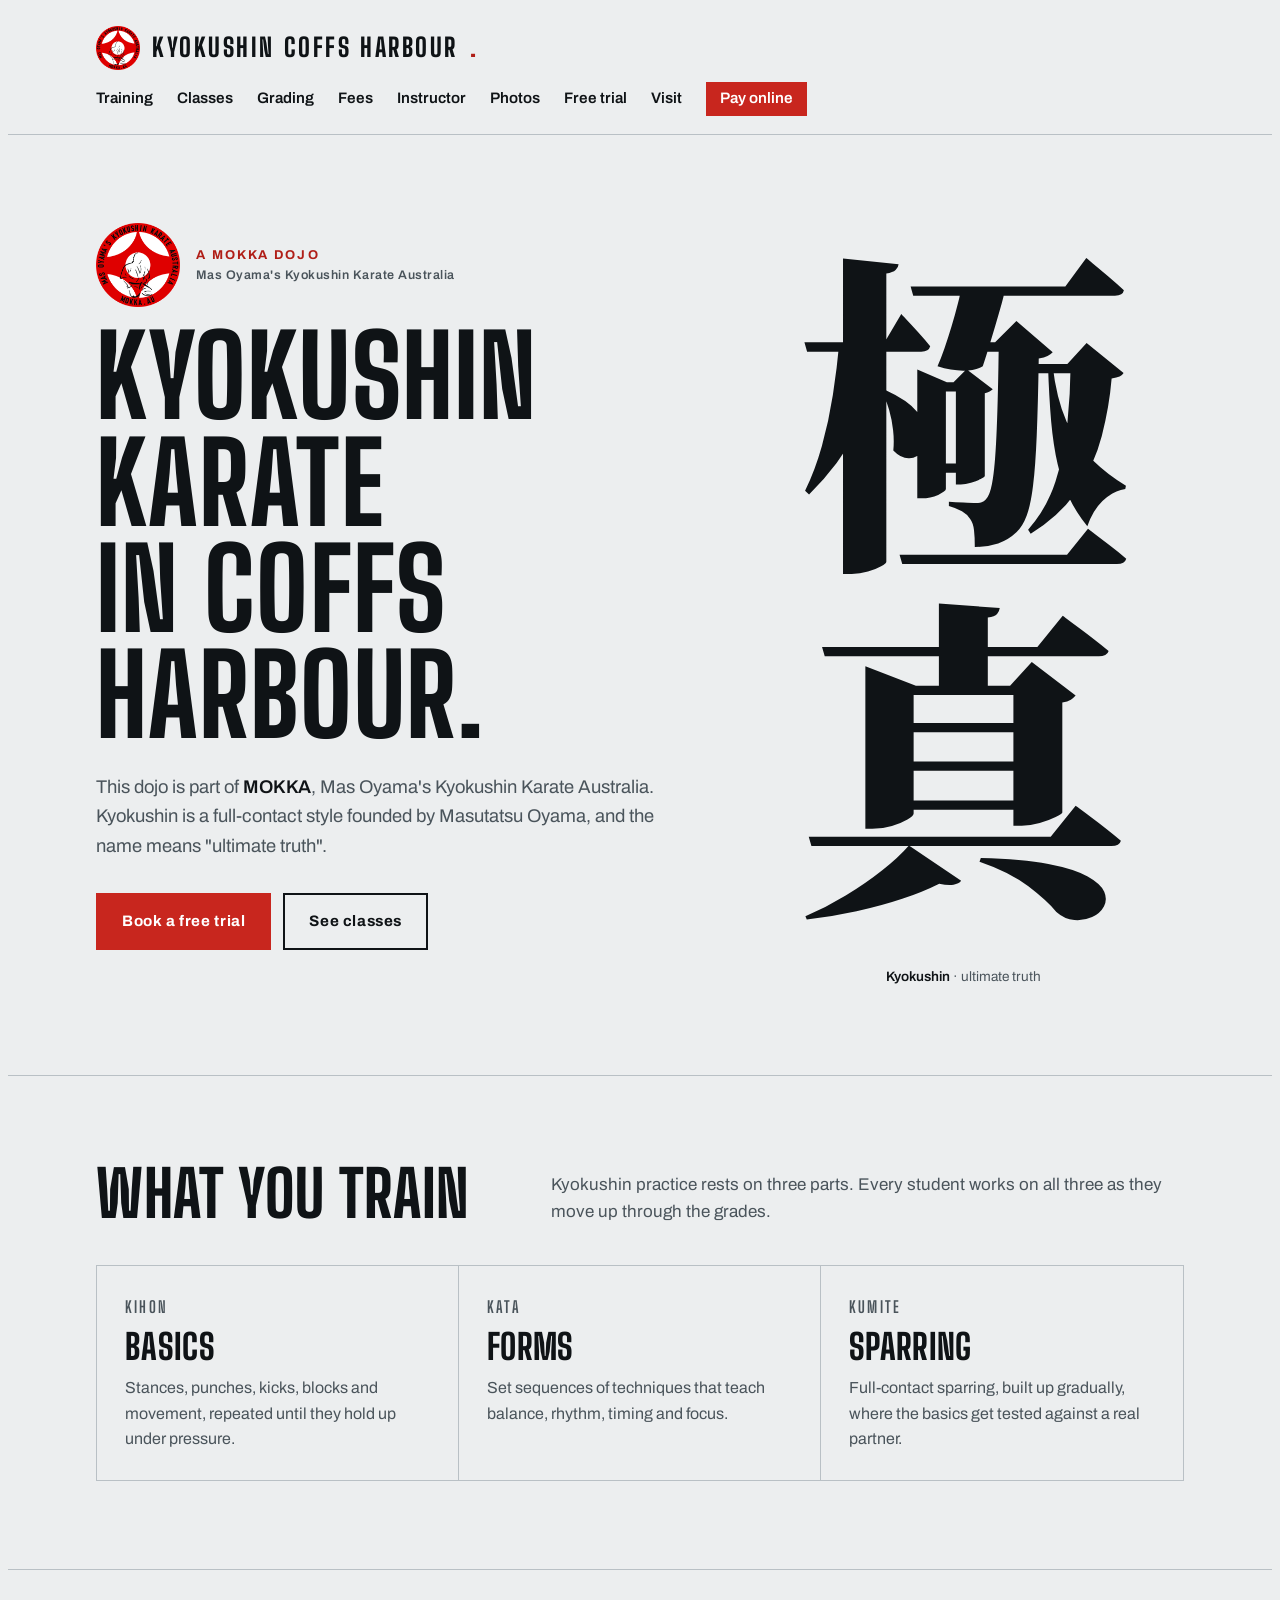
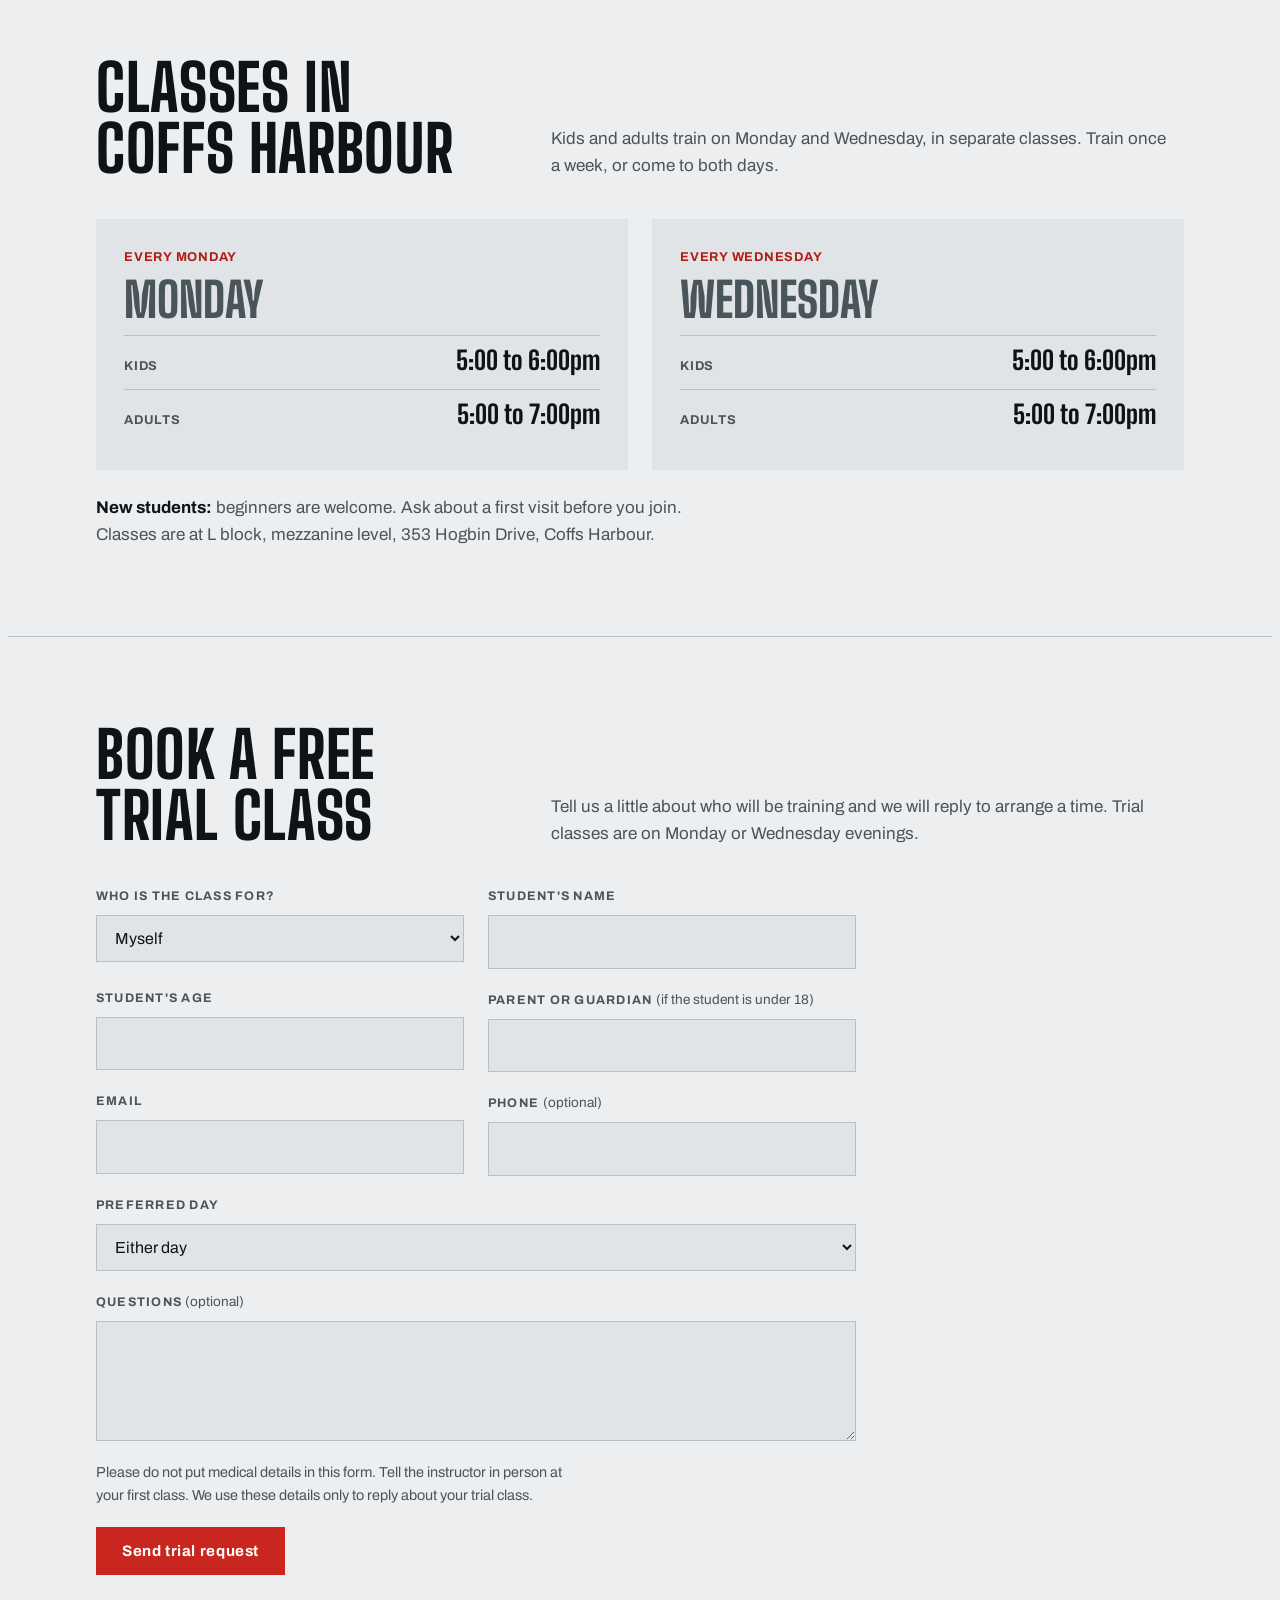
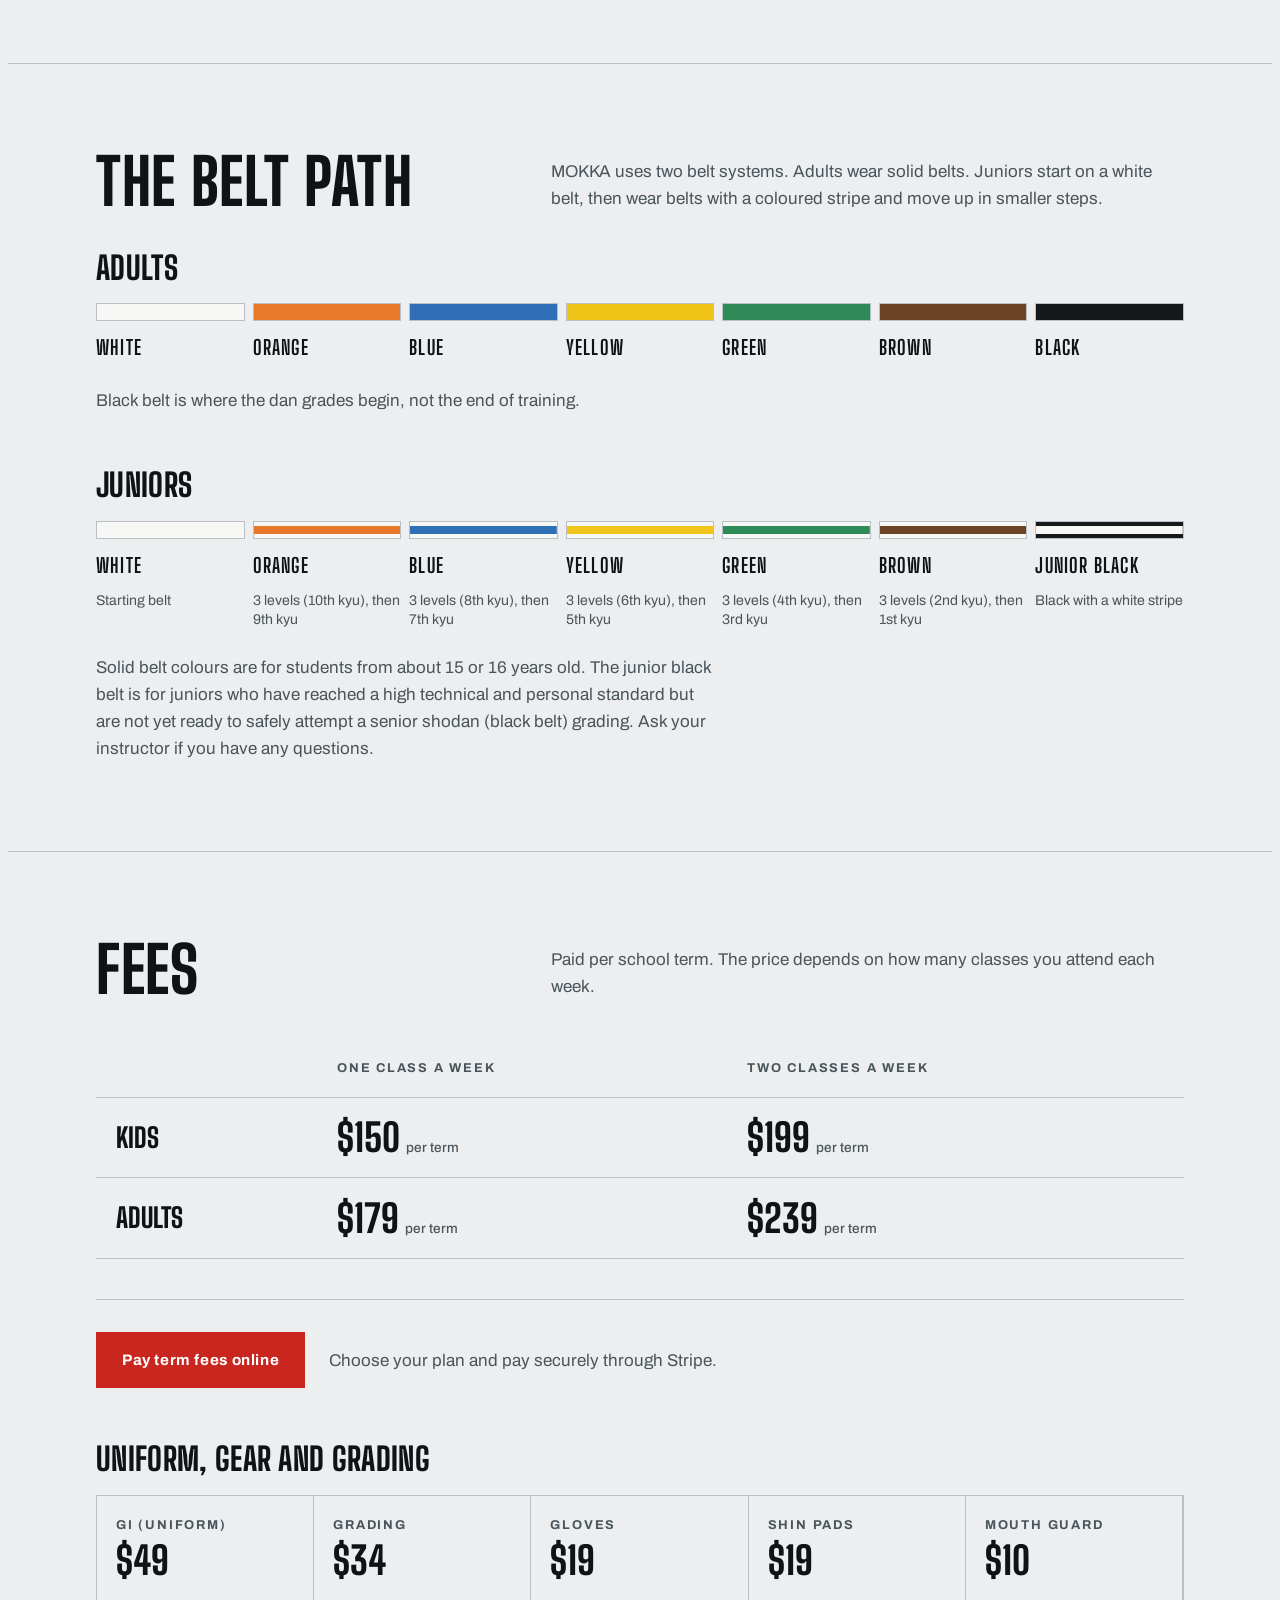
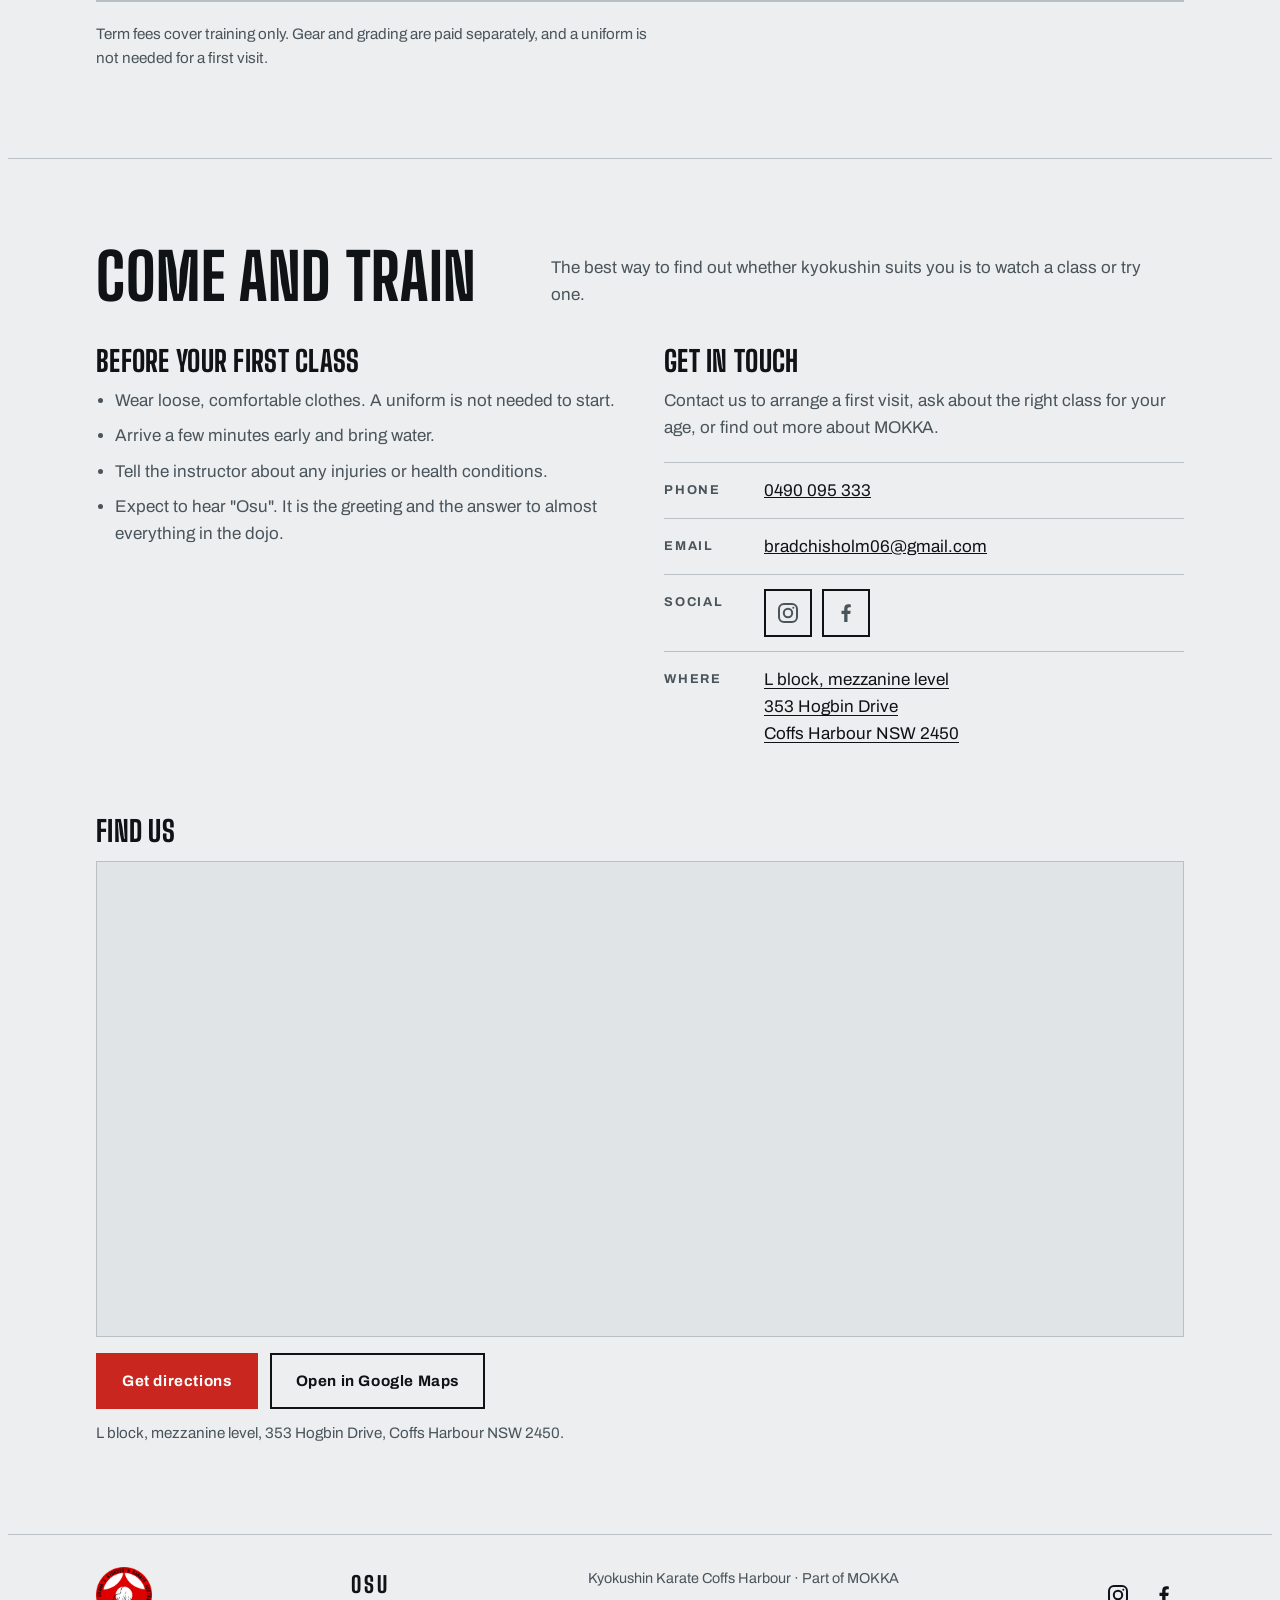
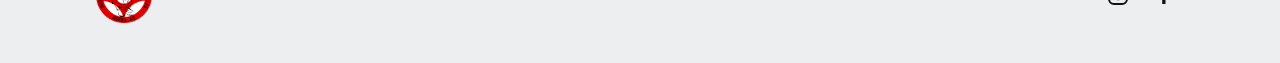
==== commit 6848c7b5: "cart system and maps" ====
--- a/index.html
+++ b/index.html
@@ -250,9 +250,20 @@
             <li><span>Phone</span><a href="tel:0490095333">0490 095 333</a></li>
             <li><span>Email</span><a href="mailto:bradchisholm06@gmail.com">bradchisholm06@gmail.com</a></li>
             <li><span>Social</span><span class="social-links"><a class="btn ghost icon-btn" href="https://www.instagram.com/mokka.coffs.harbour/" target="_blank" rel="noopener" aria-label="Instagram" title="Instagram"><svg viewBox="0 0 24 24" width="24" height="24" fill="none" stroke="currentColor" stroke-width="2" stroke-linecap="round" stroke-linejoin="round" aria-hidden="true"><rect x="3" y="3" width="18" height="18" rx="5"/><circle cx="12" cy="12" r="4.2"/><circle cx="17.3" cy="6.7" r="1" fill="currentColor" stroke="none"/></svg></a><a class="btn ghost icon-btn" href="https://www.facebook.com/profile.php?id=61577713940890" target="_blank" rel="noopener" aria-label="Facebook" title="Facebook"><svg viewBox="0 0 24 24" width="24" height="24" fill="currentColor" aria-hidden="true"><path d="M13.5 21v-8h2.7l.5-3.2h-3.2V7.9c0-.9.4-1.7 1.8-1.7h1.5V3.4c-.3 0-1.3-.2-2.4-.2-2.6 0-4.2 1.5-4.2 4.3v2.3H7.5V13h2.7v8h3.3z"/></svg></a></span></li>
-            <li><span>Where</span><address>L block, mezzanine level<br>353 Hogbin Drive<br>Coffs Harbour NSW 2450</address></li>
+            <li><span>Where</span><address><a href="https://www.google.com/maps/search/?api=1&amp;query=353+Hogbin+Drive,+Coffs+Harbour+NSW+2450" target="_blank" rel="noopener" title="Open in Google Maps">L block, mezzanine level<br>353 Hogbin Drive<br>Coffs Harbour NSW 2450</a></address></li>
           </ul>
         </div>
+      </div>
+      <div class="map-block">
+        <h3>Find us</h3>
+        <div class="map-frame">
+          <iframe title="Map showing the dojo at 353 Hogbin Drive, Coffs Harbour" src="https://www.google.com/maps?q=353+Hogbin+Drive,+Coffs+Harbour+NSW+2450&amp;output=embed" loading="lazy" referrerpolicy="no-referrer-when-downgrade" allowfullscreen></iframe>
+        </div>
+        <p class="map-actions">
+          <a class="btn primary" href="https://www.google.com/maps/dir/?api=1&amp;destination=353+Hogbin+Drive,+Coffs+Harbour+NSW+2450" target="_blank" rel="noopener">Get directions</a>
+          <a class="btn ghost" href="https://www.google.com/maps/search/?api=1&amp;query=353+Hogbin+Drive,+Coffs+Harbour+NSW+2450" target="_blank" rel="noopener">Open in Google Maps</a>
+        </p>
+        <p class="map-note">L block, mezzanine level, 353 Hogbin Drive, Coffs Harbour NSW 2450.</p>
       </div>
     </div>
   </section>
--- a/style.css
+++ b/style.css
@@ -505,3 +505,52 @@
     .zoom:hover img, .plan:hover, .shop-item:hover { transform: none; box-shadow: none; }
     .plan, .shop-item { transition: none; }
   }
+
+  /* ---------- Cart ---------- */
+  .buy { display: grid; gap: 10px; justify-items: start; margin-top: 10px; }
+  .buy .btn { margin-top: 0; }
+  .direct-link { font-size: 0.85rem; color: var(--muted); text-decoration: underline; text-underline-offset: 3px; }
+  .direct-link:hover { color: var(--fg); }
+  .cart-fab { position: fixed; right: 16px; bottom: calc(16px + env(safe-area-inset-bottom, 0px)); z-index: 60; display: inline-flex; align-items: center; gap: 10px; min-height: 52px; padding: 0 20px; border: 0; border-radius: 999px; background: var(--accent); color: var(--on-accent); font: inherit; font-weight: 700; cursor: pointer; box-shadow: 0 8px 24px rgba(0, 0, 0, 0.28); }
+  .cart-fab:hover { background: var(--fg); color: var(--bg); }
+  .cart-count { min-width: 24px; height: 24px; padding: 0 7px; border-radius: 999px; background: var(--on-accent); color: var(--accent); display: inline-grid; place-items: center; font-size: 0.85rem; font-variant-numeric: tabular-nums; }
+  .cart-count[hidden] { display: none; }
+  .cart-scrim { position: fixed; inset: 0; z-index: 70; background: rgba(0, 0, 0, 0.45); }
+  .cart-scrim[hidden], .cart[hidden] { display: none; }
+  .cart { position: fixed; top: 0; right: 0; bottom: 0; z-index: 80; width: min(420px, 100vw); background: var(--bg); color: var(--fg); border-left: 1px solid var(--rule); display: flex; flex-direction: column; box-shadow: -12px 0 40px rgba(0, 0, 0, 0.25); }
+  .cart-head { display: flex; align-items: center; justify-content: space-between; padding: 20px 24px; border-bottom: 1px solid var(--rule); }
+  .cart-head h2 { margin: 0; font-size: 2rem; }
+  .cart-close { width: 44px; height: 44px; border: 0; background: transparent; color: var(--fg); font-size: 2rem; line-height: 1; cursor: pointer; }
+  .cart-list { list-style: none; margin: 0; padding: 0 24px; overflow-y: auto; flex: 1 1 auto; }
+  .cart-list li { display: grid; grid-template-columns: minmax(0, 1fr) auto; gap: 8px 16px; padding: 16px 0; border-bottom: 1px solid var(--rule); align-items: center; }
+  .ci-name { font-weight: 600; grid-column: 1 / -1; }
+  .ci-qty { display: inline-flex; align-items: center; gap: 4px; }
+  .ci-qty button { width: 40px; height: 40px; border: 1px solid var(--rule); background: transparent; color: var(--fg); font: inherit; font-size: 1.2rem; cursor: pointer; }
+  .ci-qty button:hover { background: var(--fg); color: var(--bg); }
+  .ci-qty span { min-width: 34px; text-align: center; font-variant-numeric: tabular-nums; font-weight: 700; }
+  .ci-price { font-weight: 700; text-align: right; font-variant-numeric: tabular-nums; }
+  .ci-remove { grid-column: 1 / -1; justify-self: start; border: 0; background: transparent; color: var(--muted); font: inherit; font-size: 0.85rem; text-decoration: underline; cursor: pointer; padding: 0; }
+  .cart-empty { padding: 24px; color: var(--muted); }
+  .cart-empty[hidden] { display: none; }
+  .cart-foot { padding: 20px 24px calc(20px + env(safe-area-inset-bottom, 0px)); border-top: 1px solid var(--rule); display: grid; gap: 12px; }
+  .cart-total { display: flex; justify-content: space-between; align-items: baseline; margin: 0; font-size: 1.1rem; }
+  .cart-total strong { font-family: var(--font-display); font-size: 2.4rem; font-weight: 800; }
+  .cart-error { margin: 0; color: var(--accent-ink); font-size: 0.95rem; }
+  .cart-error[hidden] { display: none; }
+  .cart-small { margin: 0; color: var(--muted); font-size: 0.8rem; }
+  .cart-foot .btn { width: 100%; justify-content: center; text-align: center; }
+  html.cart-open { overflow: hidden; }
+  .pay-banner { max-width: 1100px; margin: 24px auto 0; padding: 16px 20px; border: 1px solid var(--rule); background: var(--surface); font-weight: 600; width: calc(100% - 32px); }
+  .pay-banner.ok { border-color: var(--accent); }
+  .pay-banner[hidden] { display: none; }
+
+  /* ---------- Map ---------- */
+  .visit .contact-list address a { text-decoration: underline; text-underline-offset: 3px; }
+  .map-block { margin-top: 56px; }
+  .map-block h3 { font-size: 1.8rem; margin-bottom: 16px; }
+  .map-frame { position: relative; border: 1px solid var(--rule); background: var(--surface); aspect-ratio: 16 / 7; min-height: 280px; }
+  .map-frame iframe { position: absolute; inset: 0; width: 100%; height: 100%; border: 0; }
+  .map-actions { display: flex; flex-wrap: wrap; gap: 12px; margin: 16px 0 0; }
+  .map-note { margin: 12px 0 0; color: var(--muted); font-size: 0.95rem; }
+  @media (max-width: 860px) { .map-frame { aspect-ratio: 4 / 5; } }
+  @media (prefers-reduced-motion: no-preference) { .cart { animation: cart-in 0.25s ease both; } @keyframes cart-in { from { transform: translateX(40px); opacity: 0; } to { transform: none; opacity: 1; } } }
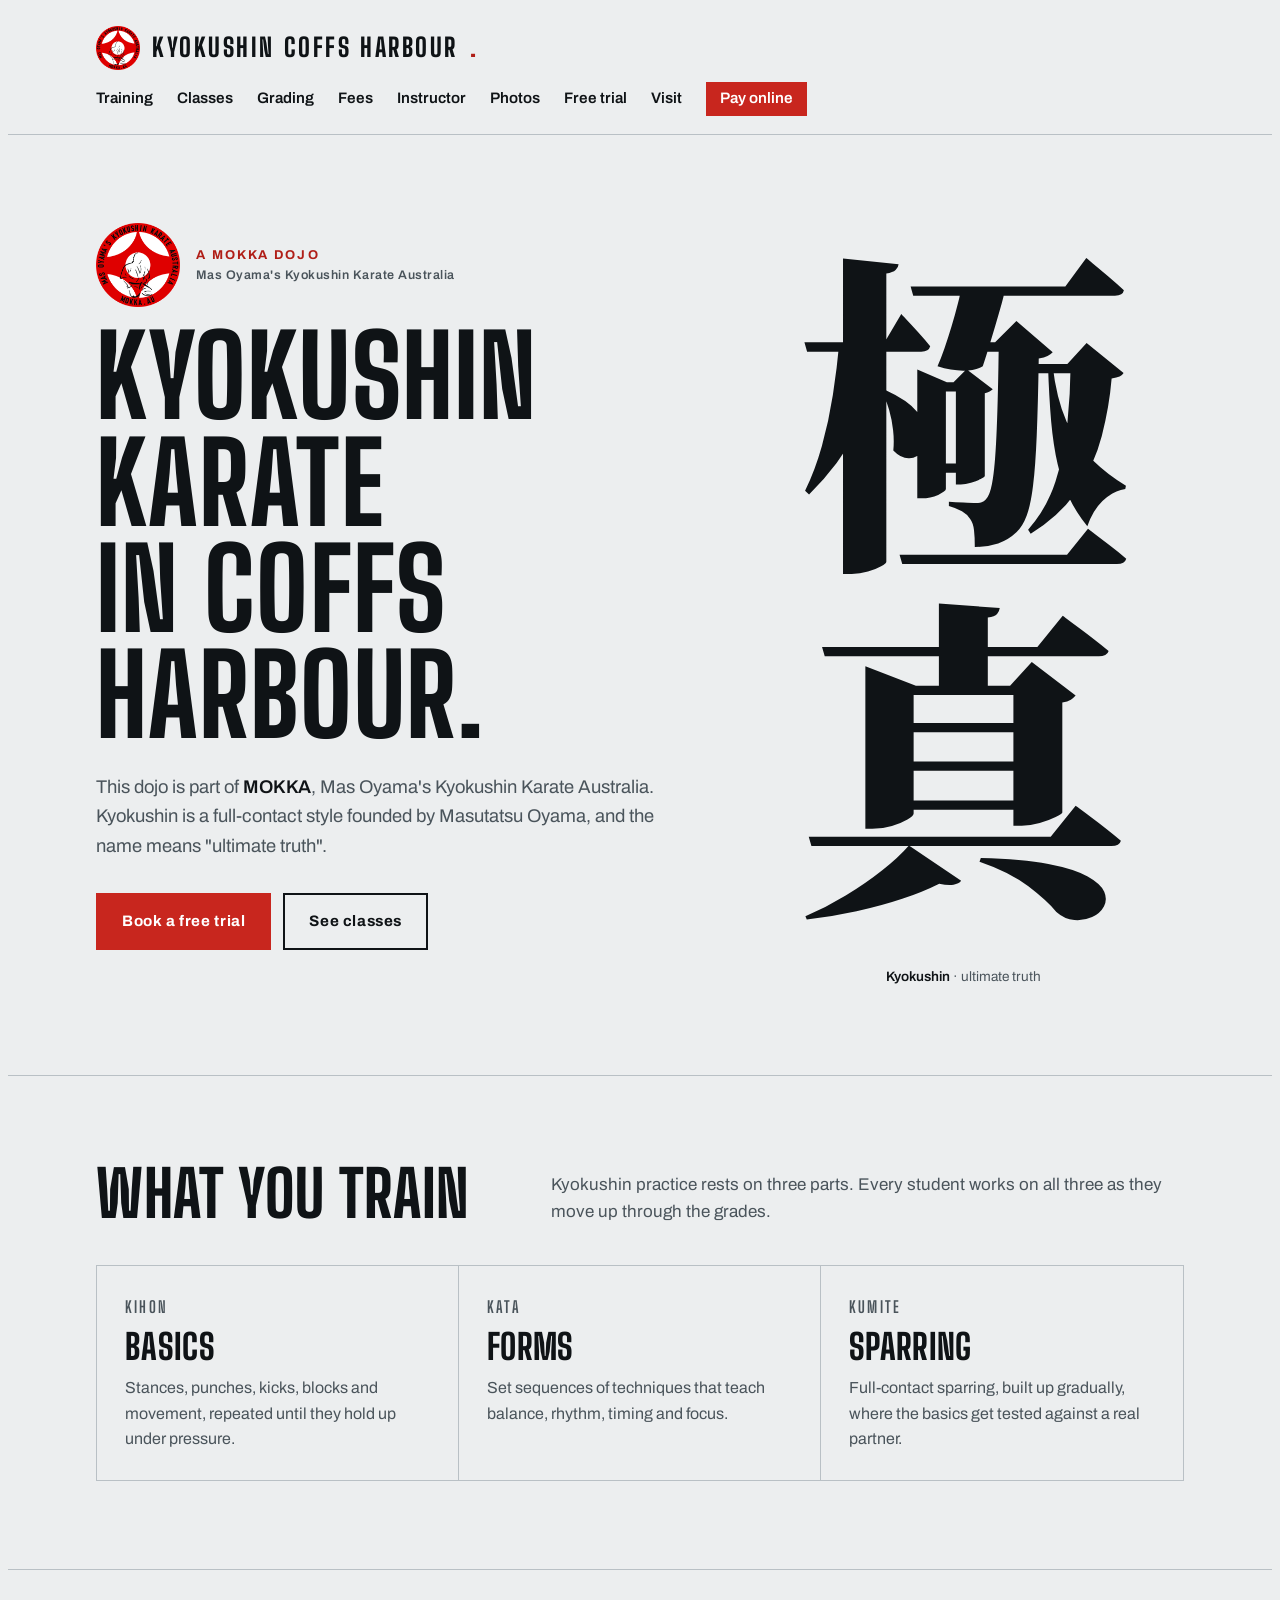
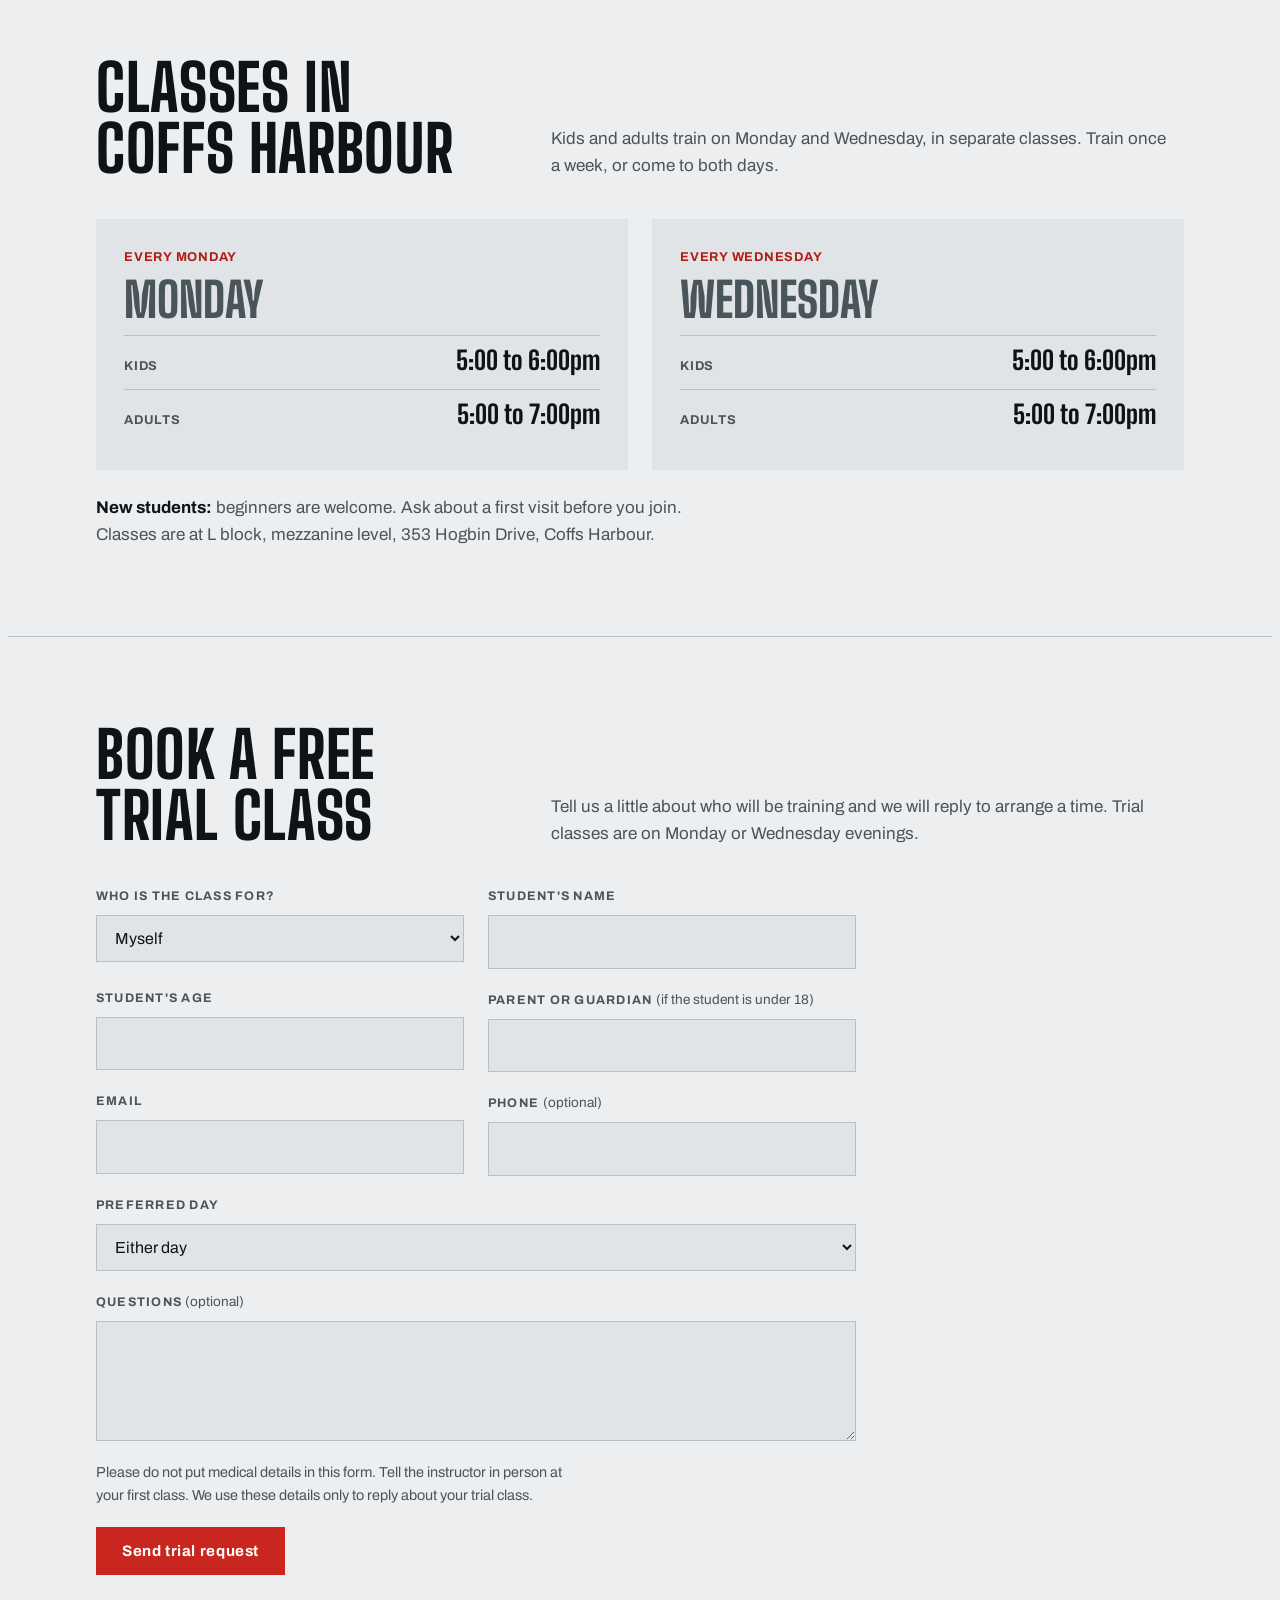
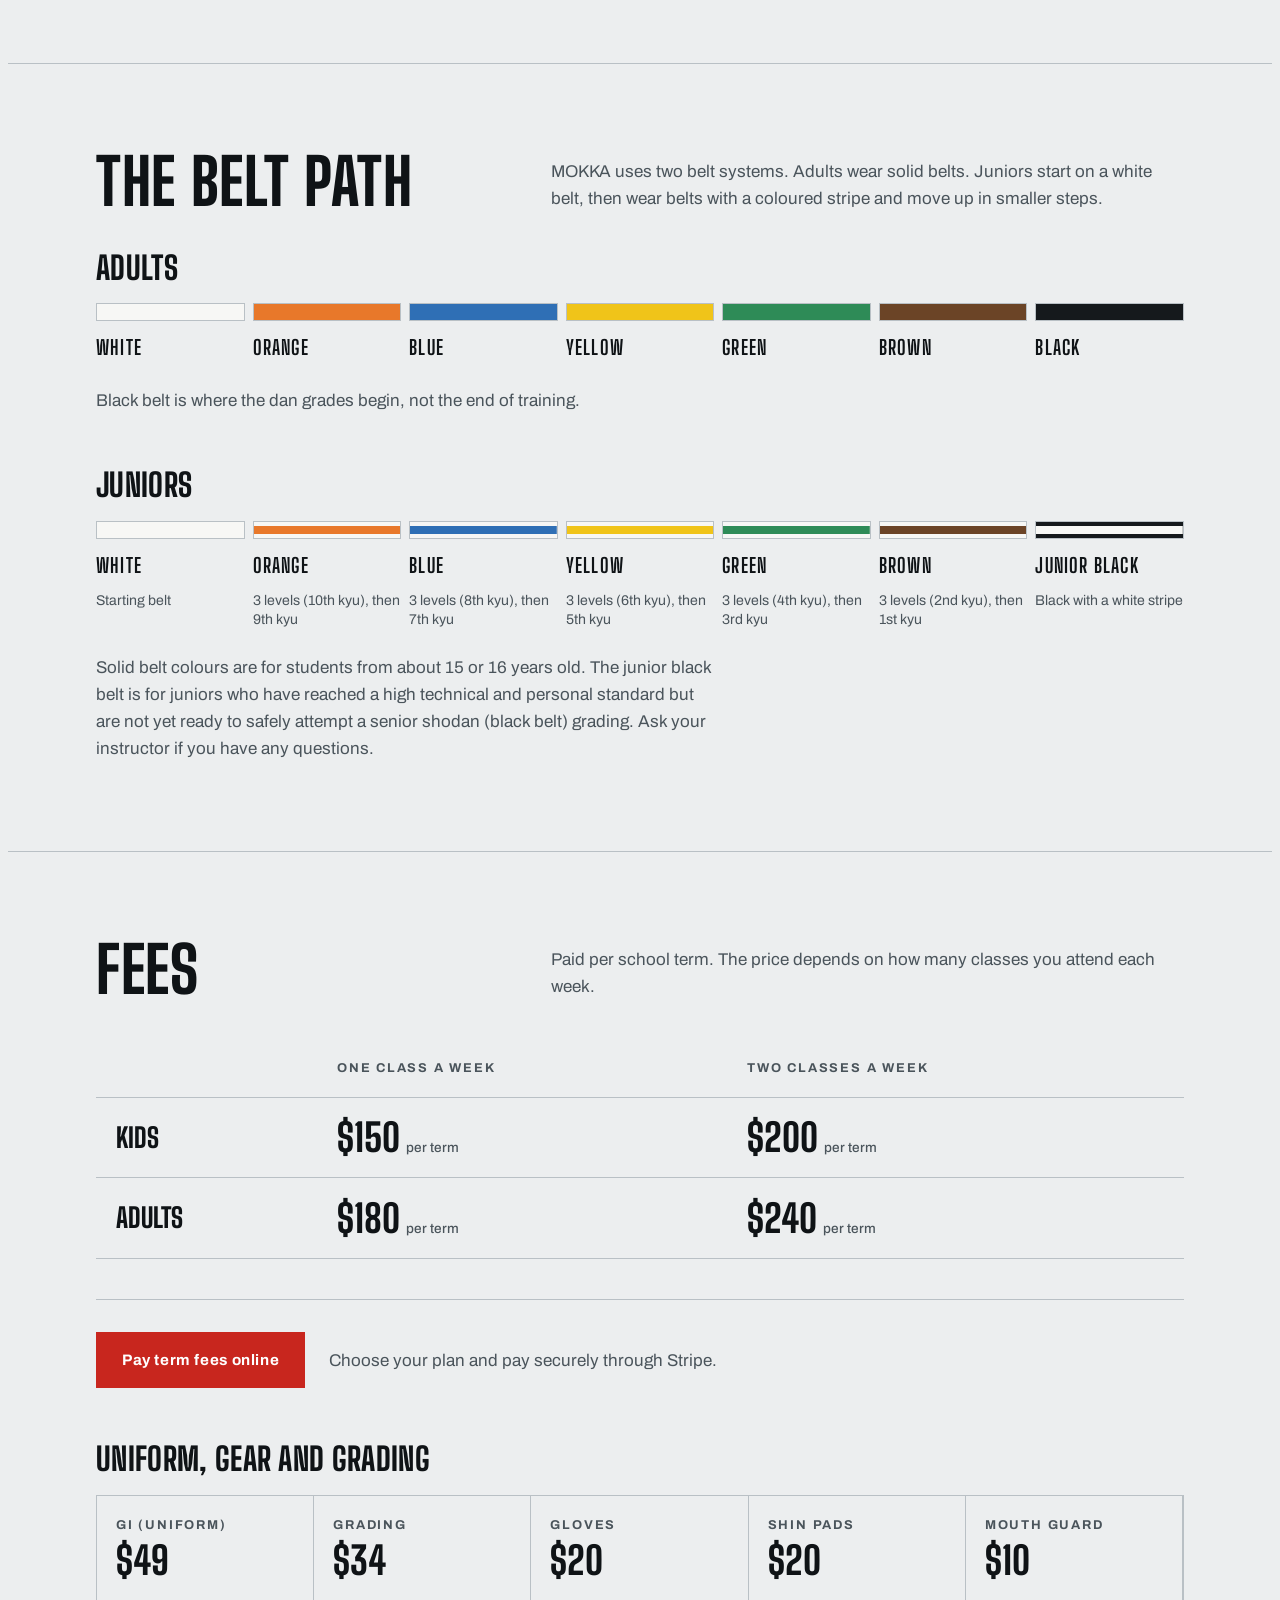
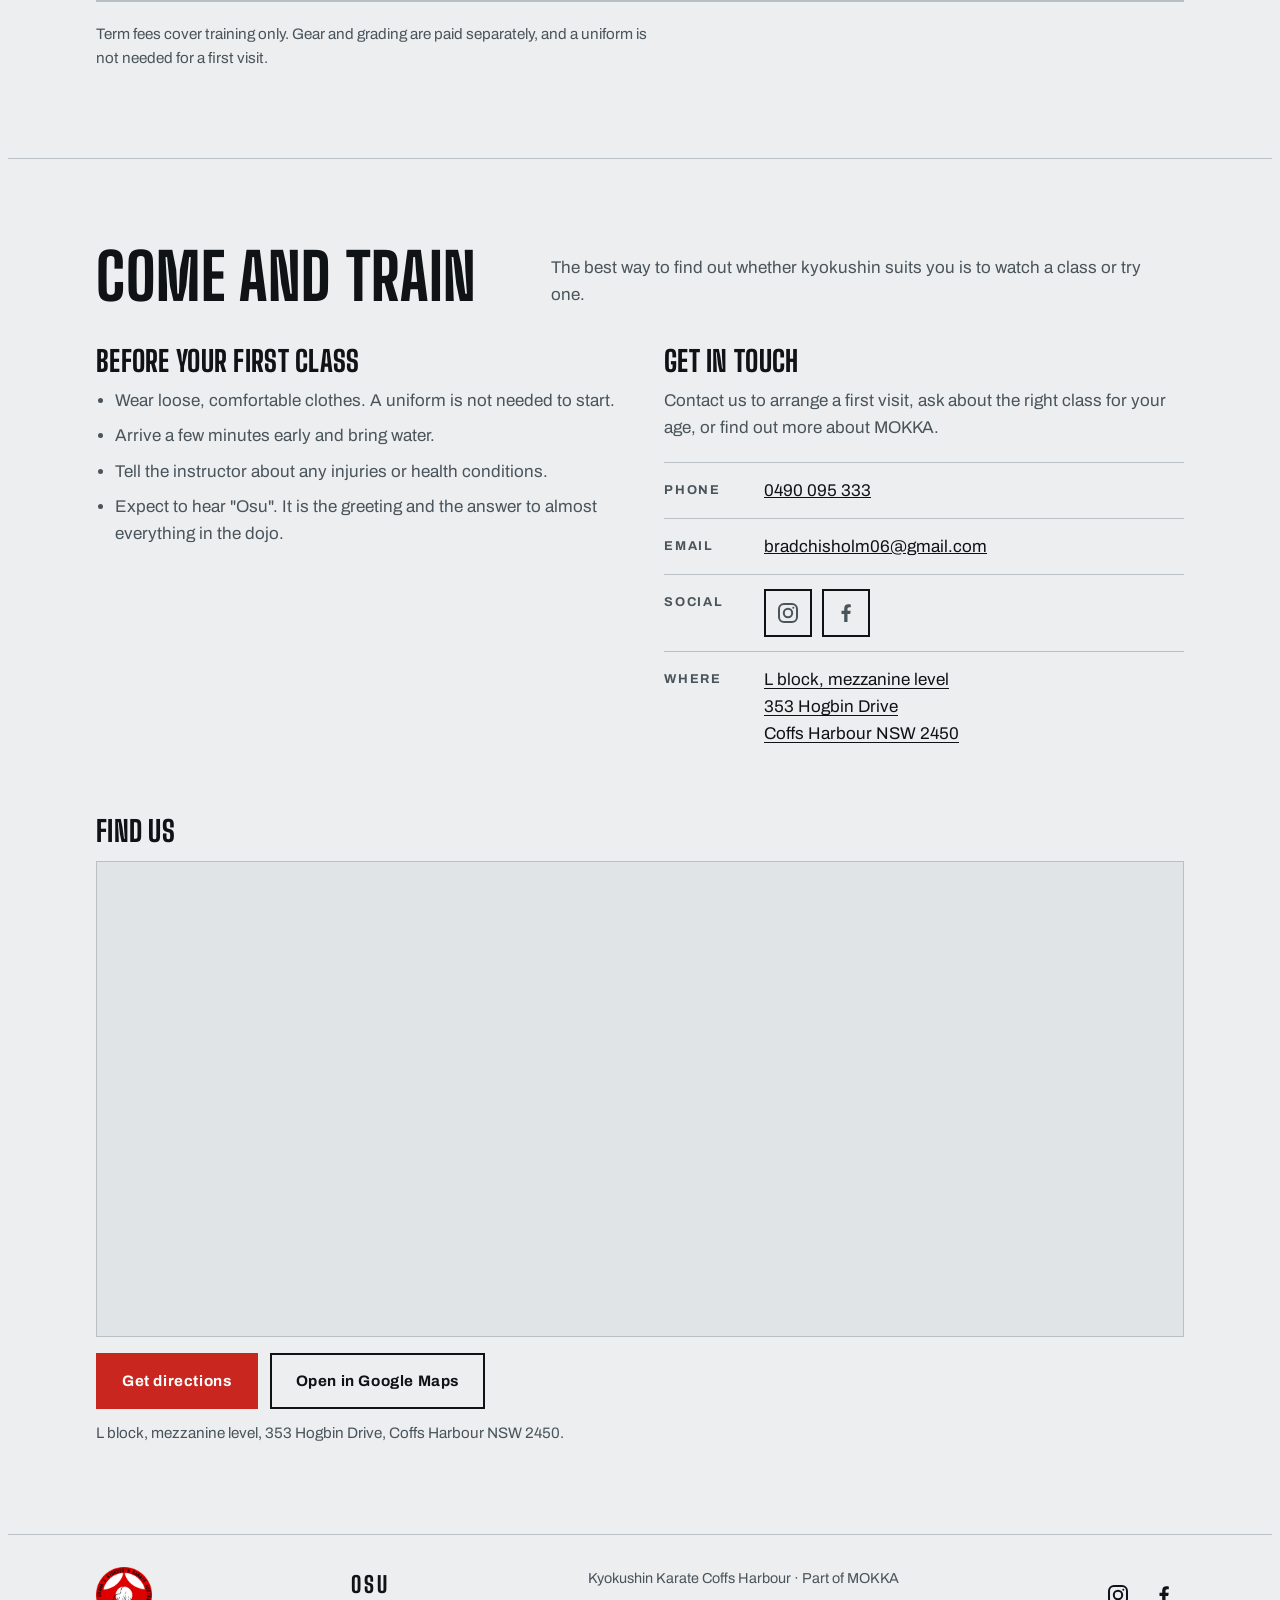
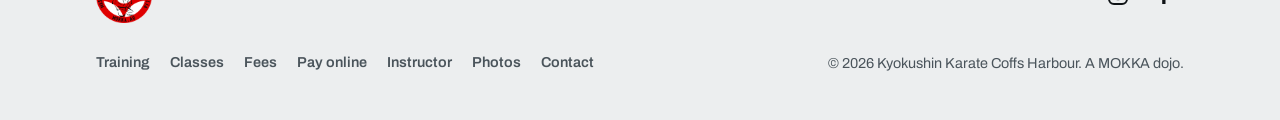
==== commit f2898a2c: "final one? Alll the stops" ====
--- a/index.html
+++ b/index.html
@@ -3,9 +3,17 @@
 <head>
 <meta charset="utf-8">
 <meta name="viewport" content="width=device-width, initial-scale=1, viewport-fit=cover">
-<title>Kyokushin Karate Coffs Harbour</title>
+<title>Kyokushin Karate Coffs Harbour | Kids and Adults Classes</title>
 <meta name="description" content="Kyokushin karate classes for kids and adults in Coffs Harbour. A MOKKA dojo. Book a free trial class.">
 <meta name="claude:viewport-fit-sides" content="cover">
+<meta name="theme-color" content="#C8261E">
+<meta property="og:type" content="website">
+<meta property="og:site_name" content="Kyokushin Karate Coffs Harbour">
+<meta property="og:locale" content="en_AU">
+<meta property="og:title" content="Kyokushin Karate Coffs Harbour | Kids and Adults Classes">
+<meta property="og:description" content="Kyokushin karate classes for kids and adults in Coffs Harbour. A MOKKA dojo. Book a free trial class.">
+<meta property="og:image" content="https://coffskyokushin.netlify.app/og-image.jpg">
+<meta name="twitter:card" content="summary_large_image">
 <link rel="preconnect" href="https://fonts.googleapis.com">
 <link rel="preconnect" href="https://fonts.gstatic.com" crossorigin>
 <link rel="stylesheet" href="https://fonts.googleapis.com/css2?family=Big+Shoulders+Display:wght@700;800&family=Archivo:wght@400;500;600;700&display=swap">
@@ -14,13 +22,32 @@
 <link rel="icon" type="image/png" sizes="192x192" href="favicon-192.png">
 <link rel="apple-touch-icon" href="apple-touch-icon.png">
 <link rel="stylesheet" href="style.css">
+<script type="application/ld+json">
+{
+  "@context": "https://schema.org",
+  "@type": "SportsActivityLocation",
+  "name": "Kyokushin Karate Coffs Harbour",
+  "description": "Kyokushin karate classes for kids and adults in Coffs Harbour. A MOKKA dojo.",
+  "url": "https://coffskyokushin.netlify.app/",
+  "image": "https://coffskyokushin.netlify.app/og-image.jpg",
+  "telephone": "+61490095333",
+  "email": "bradchisholm06@gmail.com",
+  "address": {"@type": "PostalAddress", "streetAddress": "L block, mezzanine level, 353 Hogbin Drive", "addressLocality": "Coffs Harbour", "addressRegion": "NSW", "postalCode": "2450", "addressCountry": "AU"},
+  "geo": {"@type": "GeoCoordinates", "latitude": -30.3283418, "longitude": 153.1025141},
+  "hasMap": "https://maps.app.goo.gl/PU4o8mkZWT6EmBcN9",
+  "openingHoursSpecification": [{"@type": "OpeningHoursSpecification", "dayOfWeek": ["Monday", "Wednesday"], "opens": "17:00", "closes": "19:00"}],
+  "sameAs": ["https://mokka.au", "https://www.instagram.com/mokka.coffs.harbour/", "https://www.facebook.com/profile.php?id=61577713940890"]
+}
+</script>
 <script src="site.js"></script>
 </head>
 <body>
+<a class="skip" href="#top">Skip to content</a>
 <header class="bar">
   <div class="wrap">
     <a class="mark" href="#top"><img src="logo-mokka.png" alt="" width="44" height="44">Kyokushin Coffs Harbour<span>.</span></a>
-    <nav aria-label="Main">
+    <button class="nav-toggle" type="button" aria-expanded="false" aria-controls="site-nav" aria-label="Menu"><span></span><span></span><span></span></button>
+    <nav id="site-nav" aria-label="Main">
       <a href="#train">Training</a>
       <a href="#classes">Classes</a>
       <a href="#grading">Grading</a>
@@ -250,18 +277,18 @@
             <li><span>Phone</span><a href="tel:0490095333">0490 095 333</a></li>
             <li><span>Email</span><a href="mailto:bradchisholm06@gmail.com">bradchisholm06@gmail.com</a></li>
             <li><span>Social</span><span class="social-links"><a class="btn ghost icon-btn" href="https://www.instagram.com/mokka.coffs.harbour/" target="_blank" rel="noopener" aria-label="Instagram" title="Instagram"><svg viewBox="0 0 24 24" width="24" height="24" fill="none" stroke="currentColor" stroke-width="2" stroke-linecap="round" stroke-linejoin="round" aria-hidden="true"><rect x="3" y="3" width="18" height="18" rx="5"/><circle cx="12" cy="12" r="4.2"/><circle cx="17.3" cy="6.7" r="1" fill="currentColor" stroke="none"/></svg></a><a class="btn ghost icon-btn" href="https://www.facebook.com/profile.php?id=61577713940890" target="_blank" rel="noopener" aria-label="Facebook" title="Facebook"><svg viewBox="0 0 24 24" width="24" height="24" fill="currentColor" aria-hidden="true"><path d="M13.5 21v-8h2.7l.5-3.2h-3.2V7.9c0-.9.4-1.7 1.8-1.7h1.5V3.4c-.3 0-1.3-.2-2.4-.2-2.6 0-4.2 1.5-4.2 4.3v2.3H7.5V13h2.7v8h3.3z"/></svg></a></span></li>
-            <li><span>Where</span><address><a href="https://www.google.com/maps/search/?api=1&amp;query=353+Hogbin+Drive,+Coffs+Harbour+NSW+2450" target="_blank" rel="noopener" title="Open in Google Maps">L block, mezzanine level<br>353 Hogbin Drive<br>Coffs Harbour NSW 2450</a></address></li>
+            <li><span>Where</span><address><a href="https://maps.app.goo.gl/PU4o8mkZWT6EmBcN9" target="_blank" rel="noopener" title="Open in Google Maps">L block, mezzanine level<br>353 Hogbin Drive<br>Coffs Harbour NSW 2450</a></address></li>
           </ul>
         </div>
       </div>
       <div class="map-block">
         <h3>Find us</h3>
         <div class="map-frame">
-          <iframe title="Map showing the dojo at 353 Hogbin Drive, Coffs Harbour" src="https://www.google.com/maps?q=353+Hogbin+Drive,+Coffs+Harbour+NSW+2450&amp;output=embed" loading="lazy" referrerpolicy="no-referrer-when-downgrade" allowfullscreen></iframe>
+          <iframe title="Map showing Kyokushin Karate Coffs Harbour" src="https://www.google.com/maps?q=-30.3283418,153.1025141&amp;z=17&amp;output=embed" loading="lazy" referrerpolicy="no-referrer-when-downgrade" allowfullscreen></iframe>
         </div>
         <p class="map-actions">
-          <a class="btn primary" href="https://www.google.com/maps/dir/?api=1&amp;destination=353+Hogbin+Drive,+Coffs+Harbour+NSW+2450" target="_blank" rel="noopener">Get directions</a>
-          <a class="btn ghost" href="https://www.google.com/maps/search/?api=1&amp;query=353+Hogbin+Drive,+Coffs+Harbour+NSW+2450" target="_blank" rel="noopener">Open in Google Maps</a>
+          <a class="btn primary" href="https://www.google.com/maps/dir/?api=1&amp;destination=-30.3283418,153.1025141" target="_blank" rel="noopener">Get directions</a>
+          <a class="btn ghost" href="https://maps.app.goo.gl/PU4o8mkZWT6EmBcN9" target="_blank" rel="noopener">Open in Google Maps</a>
         </p>
         <p class="map-note">L block, mezzanine level, 353 Hogbin Drive, Coffs Harbour NSW 2450.</p>
       </div>
@@ -275,6 +302,18 @@
     <span class="osu">Osu</span>
     <span>Kyokushin Karate Coffs Harbour &middot; Part of MOKKA</span>
     <span class="foot-social"><a class="foot-icon" href="https://www.instagram.com/mokka.coffs.harbour/" target="_blank" rel="noopener" aria-label="Instagram" title="Instagram"><svg viewBox="0 0 24 24" width="24" height="24" fill="none" stroke="currentColor" stroke-width="2" stroke-linecap="round" stroke-linejoin="round" aria-hidden="true"><rect x="3" y="3" width="18" height="18" rx="5"/><circle cx="12" cy="12" r="4.2"/><circle cx="17.3" cy="6.7" r="1" fill="currentColor" stroke="none"/></svg></a><a class="foot-icon" href="https://www.facebook.com/profile.php?id=61577713940890" target="_blank" rel="noopener" aria-label="Facebook" title="Facebook"><svg viewBox="0 0 24 24" width="24" height="24" fill="currentColor" aria-hidden="true"><path d="M13.5 21v-8h2.7l.5-3.2h-3.2V7.9c0-.9.4-1.7 1.8-1.7h1.5V3.4c-.3 0-1.3-.2-2.4-.2-2.6 0-4.2 1.5-4.2 4.3v2.3H7.5V13h2.7v8h3.3z"/></svg></a></span>
+  </div>
+  <div class="wrap foot-meta">
+    <nav aria-label="Footer">
+      <a href="index.html#train">Training</a>
+      <a href="index.html#classes">Classes</a>
+      <a href="index.html#fees">Fees</a>
+      <a href="pay.html">Pay online</a>
+      <a href="about.html">Instructor</a>
+      <a href="photos.html">Photos</a>
+      <a href="index.html#visit">Contact</a>
+    </nav>
+    <p>&copy; 2026 Kyokushin Karate Coffs Harbour. A MOKKA dojo.</p>
   </div>
 </footer>
 <script>
--- a/style.css
+++ b/style.css
@@ -554,3 +554,38 @@
   .map-note { margin: 12px 0 0; color: var(--muted); font-size: 0.95rem; }
   @media (max-width: 860px) { .map-frame { aspect-ratio: 4 / 5; } }
   @media (prefers-reduced-motion: no-preference) { .cart { animation: cart-in 0.25s ease both; } @keyframes cart-in { from { transform: translateX(40px); opacity: 0; } to { transform: none; opacity: 1; } } }
+
+  /* ---------- Cart button sits above the "Powered by Netlify" badge ---------- */
+  .cart-fab { bottom: calc(88px + env(safe-area-inset-bottom, 0px)); }
+  .cart-foot { padding-bottom: calc(84px + env(safe-area-inset-bottom, 0px)); }
+
+  /* ---------- Skip link, footer links ---------- */
+  .skip { position: absolute; left: 16px; top: -64px; z-index: 100; background: var(--fg); color: var(--bg); padding: 12px 18px; font-weight: 700; text-decoration: none; transition: top 0.15s ease; }
+  .skip:focus { top: 12px; }
+  .foot-meta { display: flex; flex-wrap: wrap; align-items: center; justify-content: space-between; gap: 12px 32px; padding-top: 0; border-top: 0; font-size: 0.9rem; color: var(--muted); }
+  .foot-meta nav { display: flex; flex-wrap: wrap; gap: 6px 20px; font-size: 0.9rem; font-weight: 600; }
+  .foot-meta p { margin: 0; max-width: none; }
+  footer .wrap + .wrap { padding-top: 0; margin-top: -8px; }
+
+  /* ---------- Mobile menu ---------- */
+  .nav-toggle { display: none; }
+  @media (max-width: 860px) {
+    .js-nav .bar .wrap { flex-wrap: wrap; gap: 8px 16px; padding-block: 12px; }
+    .js-nav .mark { font-size: 1.15rem; letter-spacing: 0.08em; }
+    .js-nav .mark img { width: 38px; height: 38px; }
+    .js-nav .nav-toggle { display: inline-flex; flex-direction: column; justify-content: center; gap: 5px; width: 48px; height: 48px; padding: 0 12px; margin-left: auto; border: 1px solid var(--rule); background: transparent; color: var(--fg); cursor: pointer; }
+    .js-nav .nav-toggle span { display: block; height: 2px; background: currentColor; transition: transform 0.2s ease, opacity 0.2s ease; }
+    .js-nav .nav-toggle[aria-expanded="true"] span:nth-child(1) { transform: translateY(7px) rotate(45deg); }
+    .js-nav .nav-toggle[aria-expanded="true"] span:nth-child(2) { opacity: 0; }
+    .js-nav .nav-toggle[aria-expanded="true"] span:nth-child(3) { transform: translateY(-7px) rotate(-45deg); }
+    .js-nav .bar nav { display: none; flex-basis: 100%; flex-direction: column; gap: 0; padding-bottom: 8px; }
+    .js-nav .bar nav.open { display: flex; }
+    .js-nav .bar nav a { padding: 14px 4px; border-bottom: 1px solid var(--rule); font-size: 1.05rem; }
+    .js-nav .bar nav a.nav-pay { margin-top: 12px; text-align: center; border-bottom: 0; padding: 14px; }
+  }
+  @media (max-width: 860px) {
+    .js-nav .bar .wrap { flex-wrap: wrap; align-items: center; }
+    .js-nav .mark { flex: 1 1 0; min-width: 0; line-height: 1.1; }
+    .js-nav .mark span { display: none; }
+    .js-nav .nav-toggle { flex: none; }
+  }
